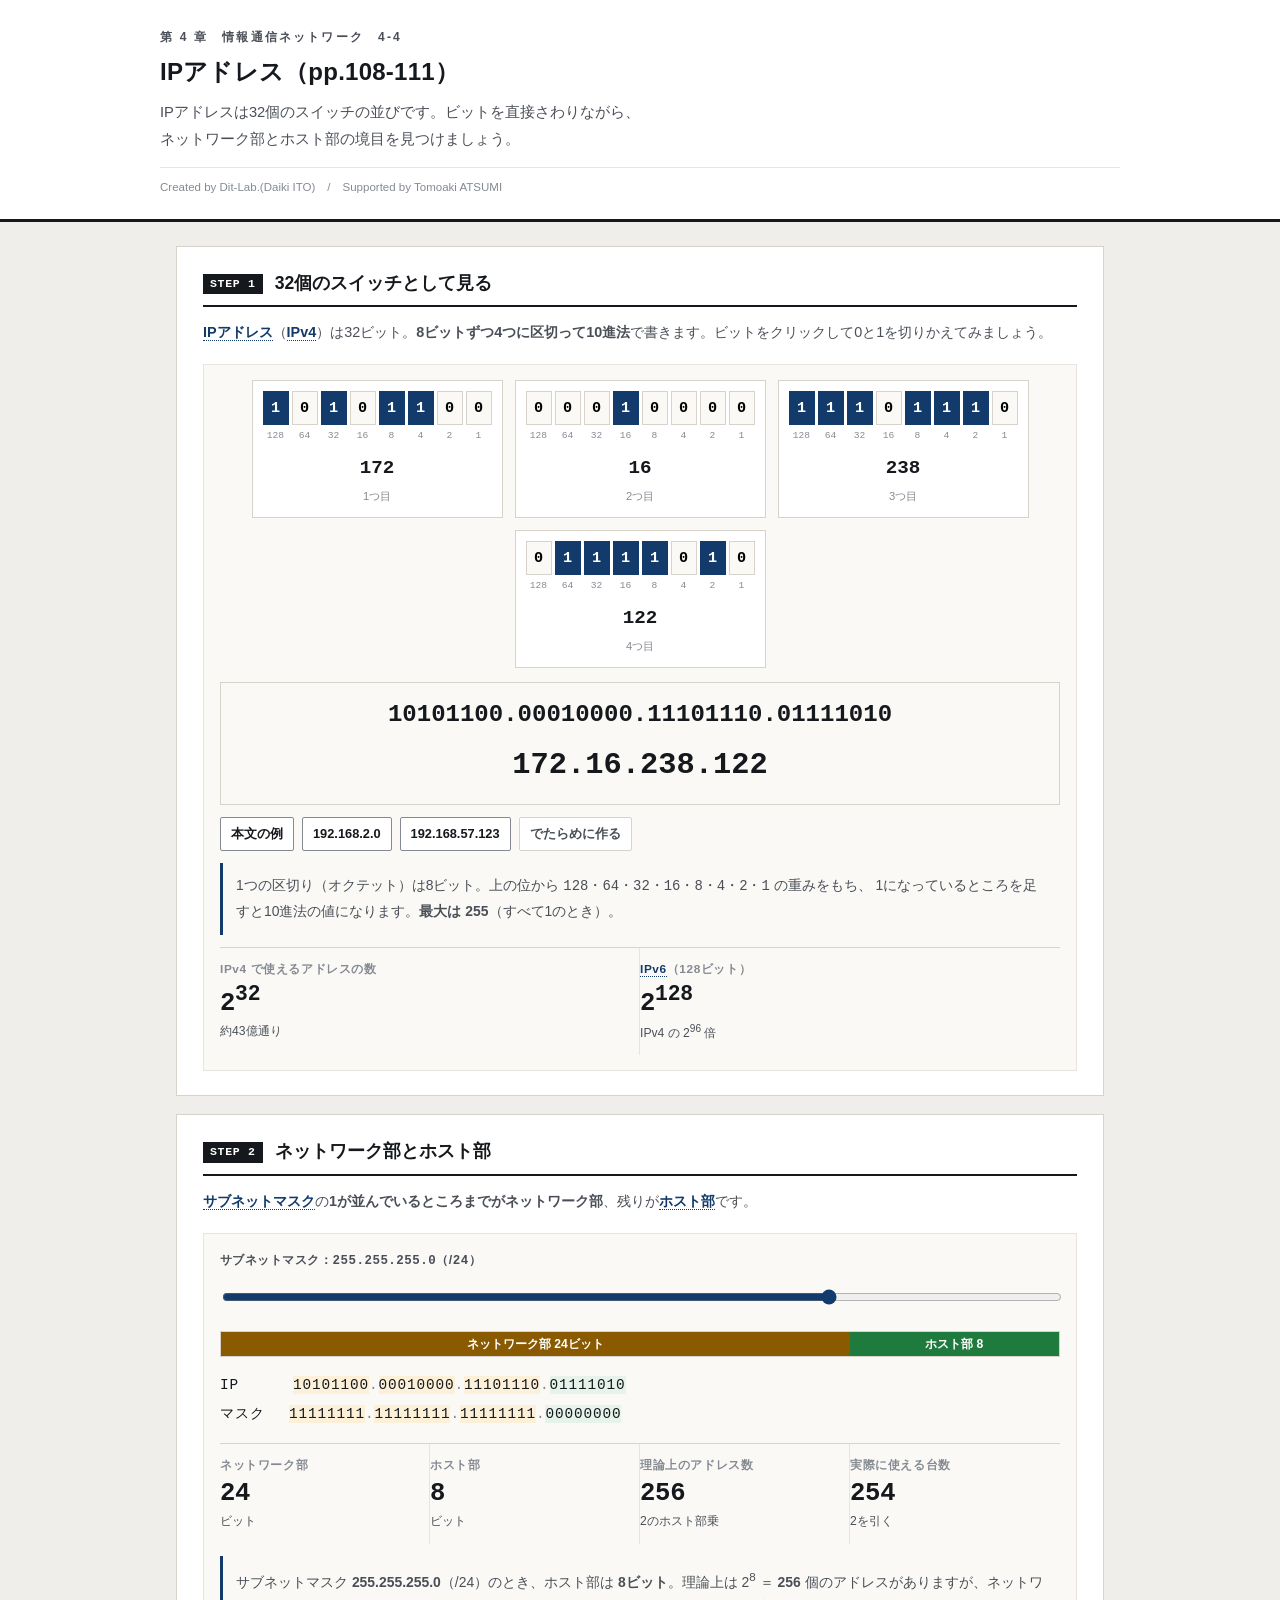
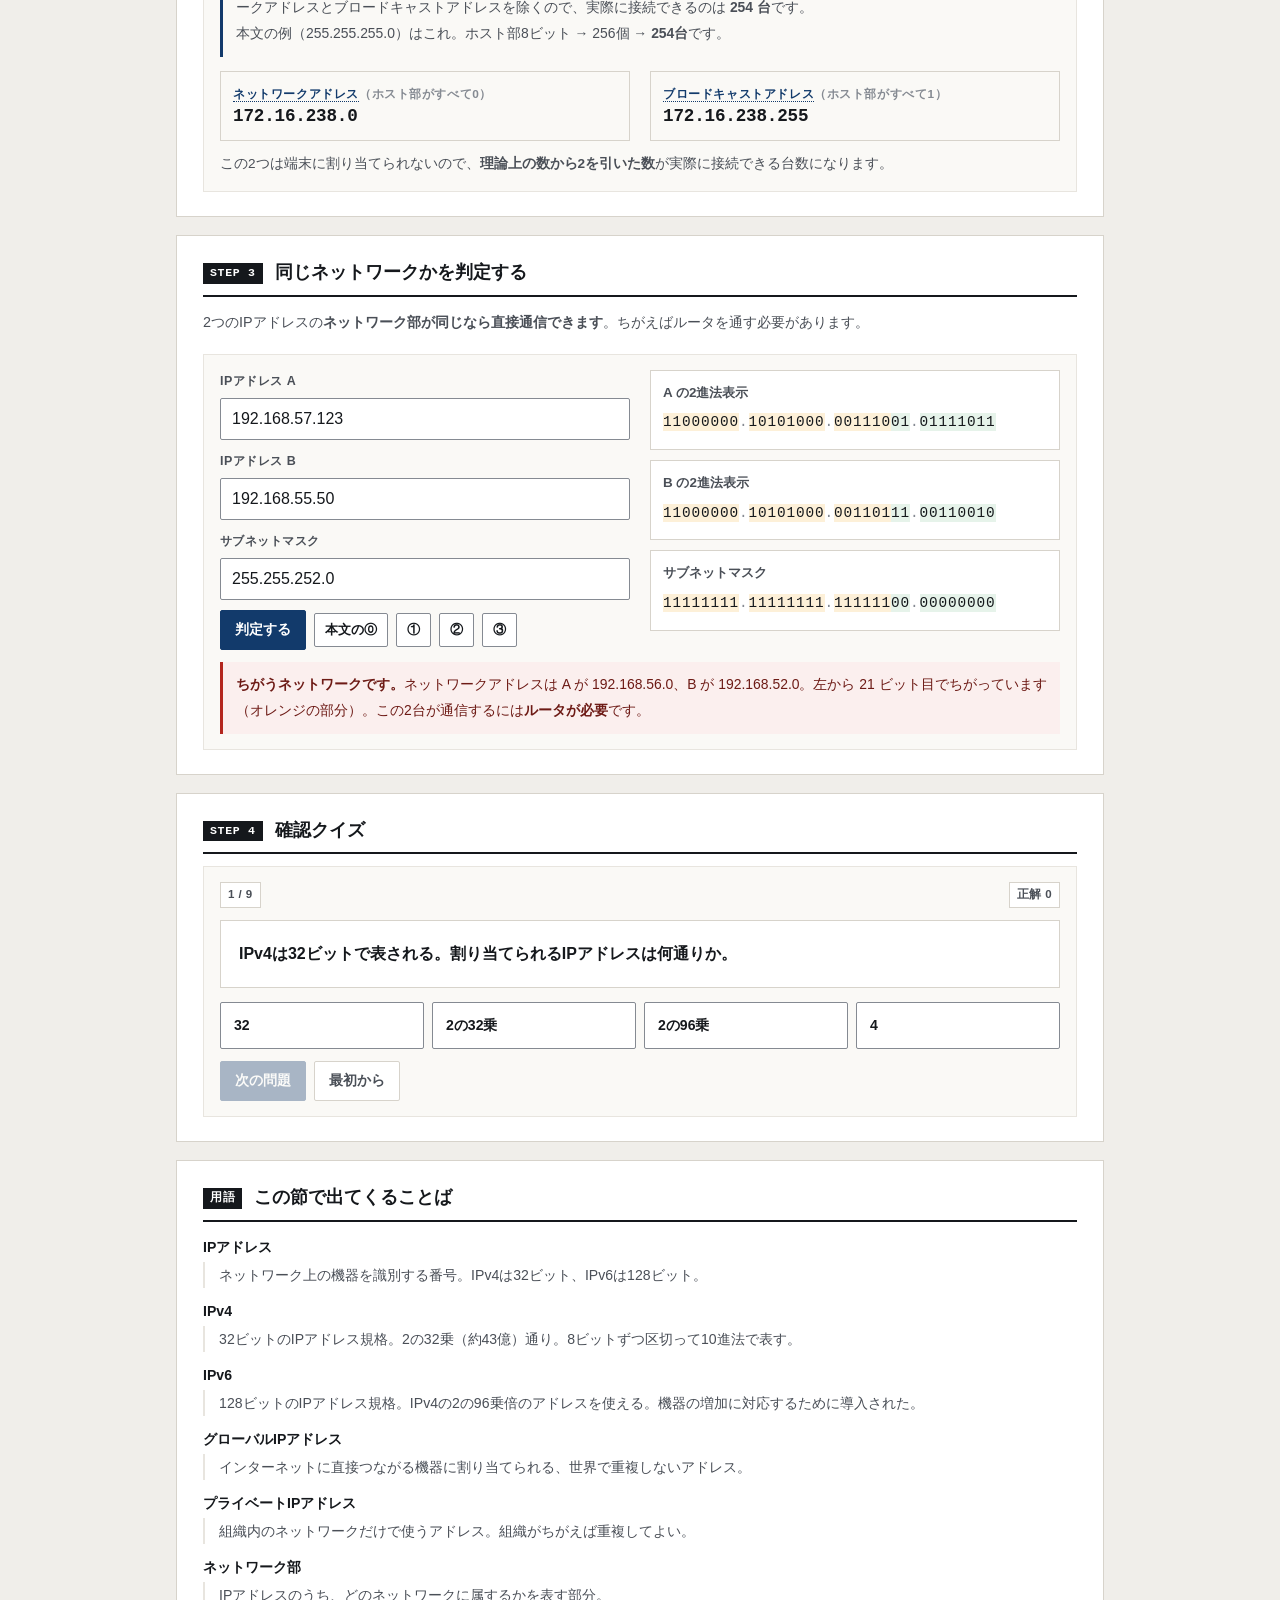
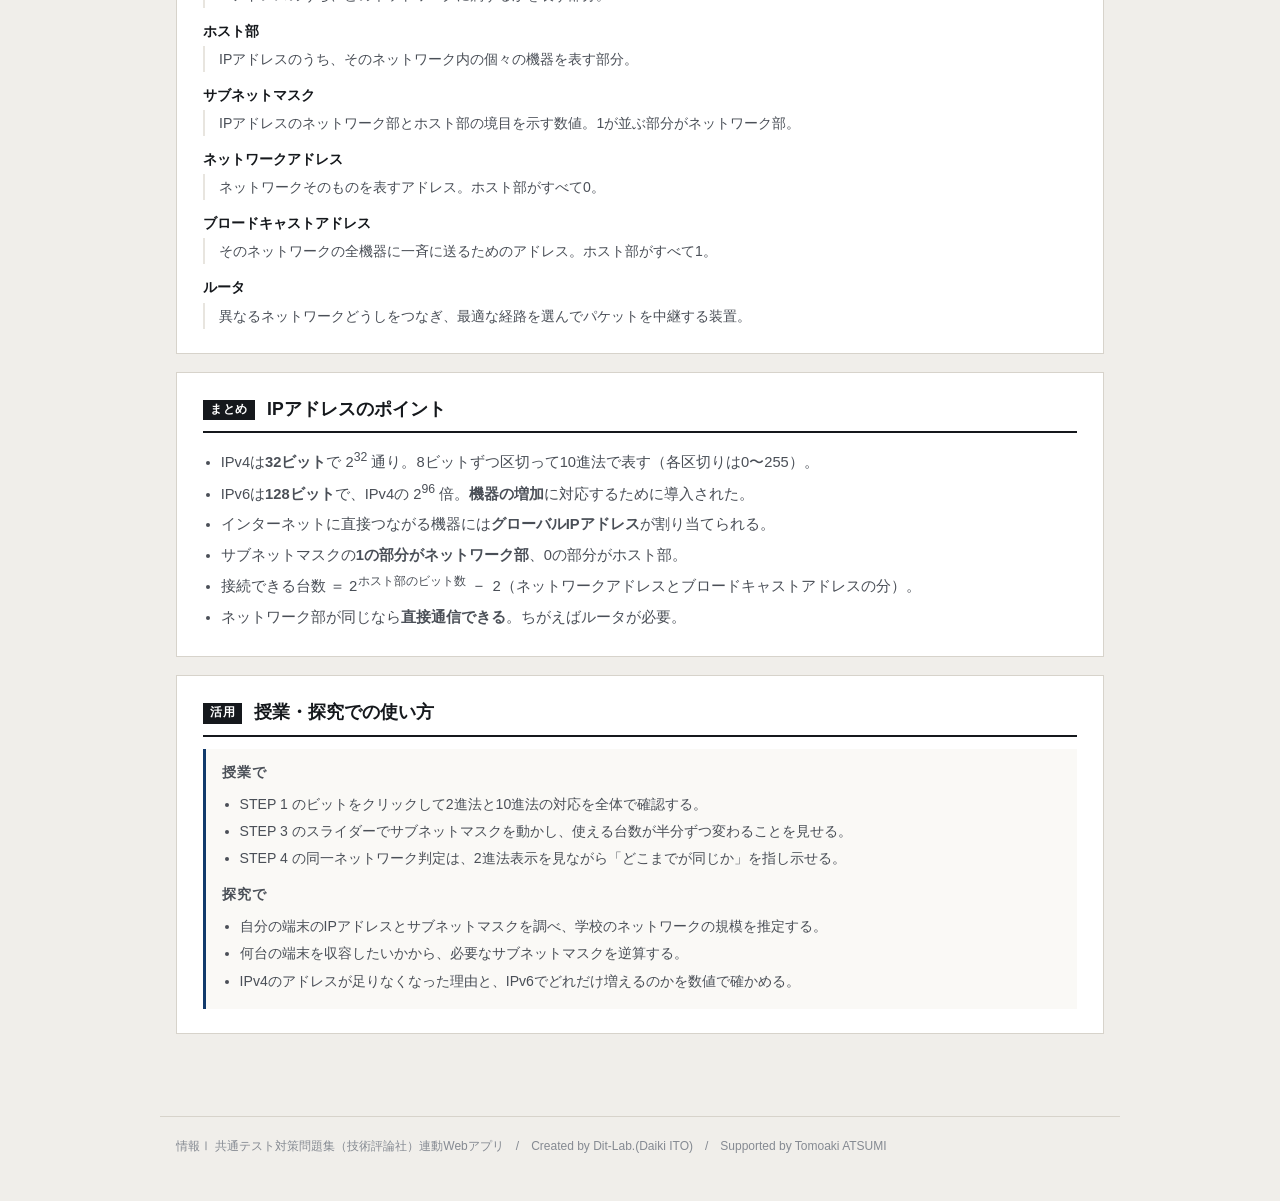
==== index.html @ 40d565dd "feat: Streamlit版を静的Webアプリ化。ビット操作・サブネットマスク・同一ネットワーク判定に対応" ====
<!DOCTYPE html>
<html lang="ja">
<head>
<meta charset="UTF-8">
<meta name="viewport" content="width=device-width, initial-scale=1.0">
<title>IPアドレス｜情報Ⅰ共通テスト対策問題集</title>
<meta name="description" content="IPアドレスは32個のスイッチの並びです。ビットを直接さわりながら、ネットワーク部とホスト部の境目を見つけましょう。">
<link rel="icon" href="data:image/svg+xml,%3Csvg xmlns=%22http://www.w3.org/2000/svg%22 viewBox=%220 0 32 32%22%3E%3Crect width=%2232%22 height=%2232%22 fill=%22%2315181c%22/%3E%3Ctext x=%2216%22 y=%2222%22 font-size=%2218%22 font-family=%22monospace%22 fill=%22%23fff%22 text-anchor=%22middle%22%3E01%3C/text%3E%3C/svg%3E">
<link rel="stylesheet" href="css/style.css">
<link rel="stylesheet" href="css/app.css">
</head>
<body>

<header class="app-header">
  <div class="inner">
    <span class="eyebrow">第 4 章　情報通信ネットワーク　4-4</span>
    <h1>IPアドレス（pp.108-111）</h1>
    <p class="lead">IPアドレスは32個のスイッチの並びです。ビットを直接さわりながら、ネットワーク部とホスト部の境目を見つけましょう。</p>
    <p class="credit">Created by Dit-Lab.(Daiki ITO)　/　Supported by Tomoaki ATSUMI</p>
  </div>
</header>

<main class="wrap">
  <section class="step" id="step1">
    <h2><span class="no">STEP 1</span>32個のスイッチとして見る</h2>
    <p class="desc"><span class="term" data-t="IPアドレス">IPアドレス</span>（<span class="term" data-t="IPv4">IPv4</span>）は32ビット。<strong>8ビットずつ4つに区切って10進法</strong>で書きます。ビットをクリックして0と1を切りかえてみましょう。</p>

    <div class="panel">
      <div class="octets" id="octs"></div>
      <div class="ipline" id="ipLine" style="margin-top:14px"></div>
      <div class="btn-row" style="margin-top:12px">
        <button class="btn sm" data-ip="10101100.00010000.11101110.01111010">本文の例</button>
        <button class="btn sm" data-ip="11000000.10101000.00000010.00000000">192.168.2.0</button>
        <button class="btn sm" data-ip="11000000.10101000.00111001.01111011">192.168.57.123</button>
        <button class="btn sm ghost" id="randIp">でたらめに作る</button>
      </div>
      <div class="note info" style="margin-top:12px">
        1つの区切り（オクテット）は8ビット。上の位から <span class="mono">128・64・32・16・8・4・2・1</span> の重みをもち、
        1になっているところを足すと10進法の値になります。<strong>最大は 255</strong>（すべて1のとき）。
      </div>
      <div class="metrics" style="margin-top:12px">
        <div class="metric"><div class="k">IPv4 で使えるアドレスの数</div><div class="v">2<sup>32</sup></div><div class="s">約43億通り</div></div>
        <div class="metric"><div class="k"><span class="term" data-t="IPv6">IPv6</span>（128ビット）</div><div class="v">2<sup>128</sup></div><div class="s">IPv4 の 2<sup>96</sup> 倍</div></div>
      </div>
    </div>
  </section>

  <section class="step" id="step2">
    <h2><span class="no">STEP 2</span>ネットワーク部とホスト部</h2>
    <p class="desc"><span class="term" data-t="サブネットマスク">サブネットマスク</span>の<strong>1が並んでいるところまでがネットワーク部</strong>、残りが<span class="term" data-t="ホスト部">ホスト部</span>です。</p>

    <div class="panel">
      <label class="fld" for="prefix">サブネットマスク：<span class="mono" id="maskText"></span>（/<span class="mono" id="prefixV">24</span>）</label>
      <input type="range" id="prefix" min="8" max="30" step="1" value="24">
      <div class="maskbar" id="maskBar"></div>

      <div style="margin-top:14px">
        <div class="binrow" id="binIp"></div>
        <div class="binrow" id="binMask"></div>
      </div>

      <div class="metrics" style="margin-top:14px">
        <div class="metric"><div class="k">ネットワーク部</div><div class="v" id="mNet">—</div><div class="s">ビット</div></div>
        <div class="metric"><div class="k">ホスト部</div><div class="v" id="mHost">—</div><div class="s">ビット</div></div>
        <div class="metric"><div class="k">理論上のアドレス数</div><div class="v" id="mTheory">—</div><div class="s">2のホスト部乗</div></div>
        <div class="metric"><div class="k">実際に使える台数</div><div class="v" id="mUsable">—</div><div class="s">2を引く</div></div>
      </div>
      <div class="note" id="maskNote" style="margin-top:12px"></div>

      <div class="grid c2" style="margin-top:14px">
        <div class="metric" style="border:1px solid var(--rule);padding:12px">
          <div class="k"><span class="term" data-t="ネットワークアドレス">ネットワークアドレス</span>（ホスト部がすべて0）</div>
          <div class="v" id="mNetAddr" style="font-size:1.1rem">—</div>
        </div>
        <div class="metric" style="border:1px solid var(--rule);padding:12px">
          <div class="k"><span class="term" data-t="ブロードキャストアドレス">ブロードキャストアドレス</span>（ホスト部がすべて1）</div>
          <div class="v" id="mBcast" style="font-size:1.1rem">—</div>
        </div>
      </div>
      <p class="why" style="margin-top:10px">この2つは端末に割り当てられないので、<strong>理論上の数から2を引いた数</strong>が実際に接続できる台数になります。</p>
    </div>
  </section>

  <section class="step" id="step3">
    <h2><span class="no">STEP 3</span>同じネットワークかを判定する</h2>
    <p class="desc">2つのIPアドレスの<strong>ネットワーク部が同じなら直接通信できます</strong>。ちがえばルータを通す必要があります。</p>
    <div class="panel">
      <div class="grid c2">
        <div>
          <label class="fld" for="ipA">IPアドレス A</label>
          <input type="text" id="ipA" class="mono" value="192.168.57.123">
          <label class="fld" style="margin-top:10px" for="ipB">IPアドレス B</label>
          <input type="text" id="ipB" class="mono" value="192.168.55.50">
          <label class="fld" style="margin-top:10px" for="maskIn">サブネットマスク</label>
          <input type="text" id="maskIn" class="mono" value="255.255.252.0">
          <div class="btn-row" style="margin-top:10px">
            <button class="btn primary" id="judge">判定する</button>
            <button class="btn sm" data-pair="192.168.57.123|192.168.55.50">本文の⓪</button>
            <button class="btn sm" data-pair="192.168.57.123|192.168.56.123">①</button>
            <button class="btn sm" data-pair="192.168.57.123|192.168.57.50">②</button>
            <button class="btn sm" data-pair="192.168.57.123|192.168.57.254">③</button>
          </div>
        </div>
        <div>
          <div class="cmp-ip"><h4>A の2進法表示</h4><div class="binrow" id="binA"></div></div>
          <div class="cmp-ip"><h4>B の2進法表示</h4><div class="binrow" id="binB"></div></div>
          <div class="cmp-ip"><h4>サブネットマスク</h4><div class="binrow" id="binM"></div></div>
        </div>
      </div>
      <div class="note" id="judgeNote" style="margin-top:12px"></div>
    </div>
  </section>

  <section class="step" id="step4">
    <h2><span class="no">STEP 4</span>確認クイズ</h2>
    <div class="panel">
      <div class="qhead">
        <span class="badge" id="qProgress">1 / 1</span>
        <span class="badge">正解 <span class="score" id="qScore">0</span></span>
      </div>
      <div class="card-q"><div class="q-scene" id="qText"></div></div>
      <div class="choice4" id="qChoices"></div>
      <div class="note" id="qFb" hidden style="margin-top:12px"></div>
      <div class="btn-row" style="margin-top:12px">
        <button class="btn primary" id="qNext" disabled>次の問題</button>
        <button class="btn ghost" id="qReset">最初から</button>
      </div>
    </div>
  </section>

  <section class="step" id="glossary">
    <h2><span class="no">用語</span>この節で出てくることば</h2>
    <div id="glossBox"></div>
  </section>

  <section class="step">
    <h2><span class="no">まとめ</span>IPアドレスのポイント</h2>
    <ul style="margin:0;padding-left:1.2em;color:var(--ink-2);font-size:.92rem;line-height:2.05">
      <li>IPv4は<strong>32ビット</strong>で 2<sup>32</sup> 通り。8ビットずつ区切って10進法で表す（各区切りは0〜255）。</li>
      <li>IPv6は<strong>128ビット</strong>で、IPv4の 2<sup>96</sup> 倍。<strong>機器の増加</strong>に対応するために導入された。</li>
      <li>インターネットに直接つながる機器には<strong>グローバルIPアドレス</strong>が割り当てられる。</li>
      <li>サブネットマスクの<strong>1の部分がネットワーク部</strong>、0の部分がホスト部。</li>
      <li>接続できる台数 ＝ <span class="mono">2<sup>ホスト部のビット数</sup> − 2</span>（ネットワークアドレスとブロードキャストアドレスの分）。</li>
      <li>ネットワーク部が同じなら<strong>直接通信できる</strong>。ちがえばルータが必要。</li>
    </ul>
  </section>

  <section class="step">
    <h2><span class="no">活用</span>授業・探究での使い方</h2>
    <div class="use-note">
      <h3>授業で</h3>
      <ul>
        <li>STEP 1 のビットをクリックして2進法と10進法の対応を全体で確認する。</li>
        <li>STEP 3 のスライダーでサブネットマスクを動かし、使える台数が半分ずつ変わることを見せる。</li>
        <li>STEP 4 の同一ネットワーク判定は、2進法表示を見ながら「どこまでが同じか」を指し示せる。</li>
      </ul>
      <h3 style="margin-top:12px">探究で</h3>
      <ul>
        <li>自分の端末のIPアドレスとサブネットマスクを調べ、学校のネットワークの規模を推定する。</li>
        <li>何台の端末を収容したいかから、必要なサブネットマスクを逆算する。</li>
        <li>IPv4のアドレスが足りなくなった理由と、IPv6でどれだけ増えるのかを数値で確かめる。</li>
      </ul>
    </div>
  </section>

</main>

<footer class="app-footer">
  情報Ⅰ 共通テスト対策問題集（技術評論社）連動Webアプリ　/　Created by Dit-Lab.(Daiki ITO)　/　Supported by Tomoaki ATSUMI
</footer>

<script src="js/tools.js"></script>
<script src="js/chart.js"></script>
<script src="js/terms.js"></script>
<script src="js/app.js"></script>
</body>
</html>
---- css/style.css ----
/* =========================================================
   情報Ⅰ 共通テスト対策問題集 — Web アプリ共通スタイル
   紙面（参考書）に寄せた設計。装飾色は使わず、色は意味を持つときだけ。
   ========================================================= */

:root{
  --paper:#ffffff;
  --paper-2:#faf9f6;      /* うすい紙 */
  --bg:#f0eeea;           /* 台紙 */
  --ink:#15181c;
  --ink-2:#4a4f57;
  --ink-3:#858a92;
  --rule:#d7d3cb;         /* 罫線 */
  --rule-2:#e8e5df;
  --accent:#123a6b;       /* 濃紺。主要操作と現在地だけに使う */
  --accent-w:#e9eef6;
  --zero:#c0392b;         /* 左＝0 */
  --one:#1d4ed8;          /* 右＝1 */
  --ok:#1f7a3d;   --ok-bg:#eef6f0;
  --ng:#b3261e;   --ng-bg:#fbefee;
  --warn:#8a5a00; --warn-bg:#fbf5e8;
  --font:"Hiragino Kaku Gothic ProN","Hiragino Sans","Yu Gothic Medium","Yu Gothic",
         "Noto Sans JP",Meiryo,-apple-system,BlinkMacSystemFont,sans-serif;
  --mono:"SFMono-Regular",Menlo,Consolas,"Courier New",monospace;
}

*{box-sizing:border-box}
[hidden]{display:none !important}
html{-webkit-text-size-adjust:100%}
body{
  margin:0; background:var(--bg); color:var(--ink);
  font-family:var(--font); font-size:16px; line-height:1.85;
  font-feature-settings:"palt" 1;
}
h1,h2,h3,h4{line-height:1.45; margin:0; font-weight:700}
p{margin:0 0 .75em} p:last-child{margin-bottom:0}
a{color:var(--accent)}

/* ---------- 標題 ---------- */
.app-header{background:var(--paper); border-bottom:3px solid var(--ink); padding:26px 20px 20px}
.app-header .inner{max-width:960px; margin:0 auto}
.app-header .eyebrow{
  font-size:.75rem; font-weight:700; color:var(--ink-2); letter-spacing:.18em;
  display:block; margin-bottom:7px;
}
.app-header h1{font-size:1.5rem; letter-spacing:.01em}
.app-header .lead{font-size:.92rem; color:var(--ink-2); margin-top:9px; max-width:60ch}
.app-header .credit{
  font-size:.72rem; color:var(--ink-3); margin-top:14px;
  padding-top:9px; border-top:1px solid var(--rule-2);
}

/* ---------- 版面 ---------- */
.wrap{max-width:960px; margin:0 auto; padding:24px 16px 64px}
.step{background:var(--paper); border:1px solid var(--rule); padding:24px 26px; margin-bottom:18px}
.step > h2{
  display:flex; align-items:baseline; gap:12px; font-size:1.1rem;
  padding-bottom:9px; border-bottom:2px solid var(--ink); margin-bottom:12px;
}
.step > h2 .no{
  flex:none; font-family:var(--mono); font-size:.72rem; font-weight:700;
  background:var(--ink); color:var(--paper); padding:2px 7px; letter-spacing:.06em;
  position:relative; top:-2px;
}
.step > .desc{color:var(--ink-2); font-size:.9rem; margin-bottom:18px}
.step[hidden]{display:none}

.grid{display:grid; gap:20px}
.grid > *{min-width:0}          /* 子の中身で列が広がるのを防ぐ */
@media(min-width:800px){ .grid.c2{grid-template-columns:1fr 1fr} }

.panel{border:1px solid var(--rule-2); background:var(--paper-2); padding:15px 16px; min-width:0}
.panel > h3{
  font-size:.8rem; font-weight:700; color:var(--ink-2); letter-spacing:.08em;
  margin-bottom:12px; padding-bottom:6px; border-bottom:1px solid var(--rule);
}

/* ---------- 部品 ---------- */
.btn{
  appearance:none; border:1px solid var(--ink-3); background:var(--paper); color:var(--ink);
  font-family:inherit; font-size:.88rem; font-weight:700; padding:8px 14px;
  border-radius:2px; cursor:pointer; min-height:40px; line-height:1.4;
  transition:background .12s, border-color .12s, color .12s;
}
.btn:hover:not(:disabled){background:var(--accent-w); border-color:var(--accent); color:var(--accent)}
.btn:disabled{opacity:.35; cursor:not-allowed}
.btn.primary{background:var(--accent); color:var(--paper); border-color:var(--accent)}
.btn.primary:hover:not(:disabled){background:#0d2c53; color:var(--paper)}
.btn.ghost{border-color:var(--rule); color:var(--ink-2)}
.btn.sm{font-size:.8rem; padding:5px 10px; min-height:34px}
.btn-row{display:flex; flex-wrap:wrap; gap:8px; align-items:center}

/* タブ（見出し下線式） */
.seg{display:flex; gap:0; border-bottom:1px solid var(--rule)}
.seg button{
  appearance:none; border:0; background:transparent; font-family:inherit; font-size:.88rem;
  font-weight:700; color:var(--ink-3); padding:9px 4px; margin-right:26px; cursor:pointer;
  border-bottom:3px solid transparent; margin-bottom:-1px; min-height:40px;
}
.seg button:hover{color:var(--ink-2)}
.seg button[aria-pressed="true"]{color:var(--ink); border-bottom-color:var(--accent)}

label.fld{display:block; font-size:.78rem; font-weight:700; color:var(--ink-2); margin-bottom:5px; letter-spacing:.04em}
input[type=text], textarea, input[type=number]{
  width:100%; font-family:inherit; font-size:1rem; color:var(--ink);
  border:1px solid var(--ink-3); border-radius:2px; padding:9px 11px;
  background:var(--paper); min-height:42px;
}
input:focus, textarea:focus{outline:2px solid var(--accent); outline-offset:-1px; border-color:var(--accent)}
.btn:focus-visible, .seg button:focus-visible, .node-card:focus-visible{outline:2px solid var(--accent); outline-offset:2px}
textarea{resize:vertical; line-height:1.7}
.mono{font-family:var(--mono)}

table.tbl{width:100%; border-collapse:collapse; font-size:.89rem}
table.tbl th, table.tbl td{border-bottom:1px solid var(--rule-2); padding:7px 10px; text-align:right}
table.tbl th:first-child, table.tbl td:first-child{text-align:left}
table.tbl thead th{border-bottom:1.5px solid var(--ink); font-size:.76rem; color:var(--ink-2); font-weight:700; white-space:nowrap}
.tbl-scroll{overflow-x:auto; -webkit-overflow-scrolling:touch; max-width:100%}

.note{padding:10px 13px; font-size:.87rem; border-left:3px solid var(--ink-3); background:var(--paper-2)}
.note.ok{background:var(--ok-bg); border-left-color:var(--ok); color:#123f22}
.note.ng{background:var(--ng-bg); border-left-color:var(--ng); color:#6d1a15}
.note.info{background:var(--paper-2); border-left-color:var(--accent); color:var(--ink-2)}
.note.warn{background:var(--warn-bg); border-left-color:var(--warn); color:#5c3d00}
.note[hidden]{display:none}

.badge{
  display:inline-block; font-size:.72rem; font-weight:700; padding:1px 7px;
  border:1px solid var(--rule); color:var(--ink-2); background:var(--paper); letter-spacing:.04em;
}

/* 数値は罫線で仕切るだけ。カードにしない */
.metrics{display:flex; flex-wrap:wrap; gap:0; border-top:1px solid var(--rule)}
.metric{flex:1 1 130px; padding:11px 14px 11px 0; border-right:1px solid var(--rule-2)}
.metric:last-child{border-right:0}
.metric .k{font-size:.74rem; color:var(--ink-3); font-weight:700; letter-spacing:.05em}
.metric .v{font-size:1.6rem; font-weight:700; line-height:1.3; font-family:var(--mono); letter-spacing:-.01em}
.metric .s{font-size:.76rem; color:var(--ink-2)}

.bit0{color:var(--zero); font-weight:700}
.bit1{color:var(--one); font-weight:700}

.app-footer{
  max-width:960px; margin:0 auto; padding:18px 16px 44px; color:var(--ink-3);
  font-size:.75rem; border-top:1px solid var(--rule);
}
.sr-only{position:absolute;width:1px;height:1px;overflow:hidden;clip:rect(0 0 0 0);white-space:nowrap}

@media(max-width:640px){
  body{font-size:15px}
  .app-header{padding:20px 16px 16px}
  .app-header h1{font-size:1.16rem}
  .wrap{padding:16px 12px 52px}
  .step{padding:18px 15px}
  .seg button{margin-right:18px; font-size:.84rem}
  .metric{flex-basis:50%; border-right:0}
}
@media (prefers-reduced-motion:reduce){ *{animation:none!important; transition:none!important} }

/* ---------- 自分のデータ・共有・印刷 ---------- */
.toolbar{display:flex; flex-wrap:wrap; gap:8px; align-items:center; margin-top:12px;
  padding-top:12px; border-top:1px solid var(--rule-2)}
.toolbar .hint{font-size:.78rem; color:var(--ink-3)}
.paste-area{width:100%; min-height:110px; font-family:var(--mono); font-size:.86rem}
.use-note{background:var(--paper-2); border-left:3px solid var(--accent); padding:14px 16px; font-size:.88rem}
.use-note h3{font-size:.86rem; letter-spacing:.06em; margin-bottom:8px; color:var(--ink-2)}
.use-note ol, .use-note ul{margin:0; padding-left:1.25em; line-height:1.95; color:var(--ink-2)}

@media print{
  body{background:#fff}
  .app-header{border-bottom:2px solid #000}
  .step{border:1px solid #bbb; break-inside:avoid; page-break-inside:avoid; margin-bottom:12px}
  .btn, .seg, .toolbar, input[type=range]{display:none !important}
  .note{border-left-width:2px}
  a[href]:after{content:""}
}

/* ---------- 入力グリッド ---------- */
.dg-scroll{overflow:auto; -webkit-overflow-scrolling:touch; border:1px solid var(--rule); background:var(--paper); max-height:420px}
table.dg{border-collapse:collapse; font-family:var(--mono); font-size:.9rem; min-width:100%}
table.dg th, table.dg td{border:1px solid var(--rule-2); padding:0}
table.dg thead th{background:var(--paper-2); position:sticky; top:0; z-index:2}
table.dg .dg-n{background:var(--paper-2); color:var(--ink-3); font-size:.76rem; font-weight:400;
  text-align:center; min-width:34px; padding:0 4px; position:sticky; left:0; z-index:1}
table.dg .dg-corner{background:var(--paper-2); min-width:34px; position:sticky; left:0; z-index:3}
table.dg .dg-act{background:var(--paper-2); width:34px}
.dg-h, .dg-c{width:100%; min-width:96px; border:0; background:transparent; font-family:inherit;
  font-size:.9rem; padding:8px 9px; color:var(--ink); min-height:38px}
.dg-h{font-weight:700; font-family:var(--font); font-size:.82rem; color:var(--ink-2)}
.dg-c.num{text-align:right}
.dg-c:focus, .dg-h:focus{outline:2px solid var(--accent); outline-offset:-2px; background:var(--accent-w)}
.dg-del{border:0; background:transparent; color:var(--ink-3); cursor:pointer; width:32px; height:34px; font-size:1rem}
.dg-del:hover{color:var(--ng)}
.dg-tools{display:flex; flex-wrap:wrap; gap:8px; align-items:center; margin-top:10px}
.dg-hint{font-size:.76rem; color:var(--ink-3)}

/* ---------- ファイル読み込み ---------- */
.filebox{display:flex; flex-wrap:wrap; gap:10px; align-items:center; padding:12px;
  border:1px dashed var(--rule); background:var(--paper-2)}
.filebox input[type=file]{font-size:.85rem; font-family:inherit; max-width:100%}
.filebox .sel{max-width:220px}
.filelabel{display:inline-flex; align-items:center; gap:6px; font-size:.85rem; font-weight:700;
  border:1px solid var(--ink-3); background:var(--paper); padding:8px 14px; border-radius:2px; cursor:pointer; min-height:40px}
.filelabel:hover{border-color:var(--accent); color:var(--accent); background:var(--accent-w)}
.filelabel input{display:none}

/* ---------- 用語解説 ---------- */
.term{position:relative; border-bottom:1.5px dotted var(--accent); cursor:help; color:var(--accent); font-weight:700}
.term .term-pop{display:none; position:absolute; left:0; top:1.7em; z-index:50; width:min(300px,78vw);
  background:var(--paper); border:1px solid var(--ink-3); box-shadow:0 6px 20px rgba(0,0,0,.14);
  padding:10px 12px; font-size:.82rem; font-weight:400; color:var(--ink-2); line-height:1.75;
  border-left:3px solid var(--accent); cursor:auto; text-align:left}
.term .term-pop b{display:block; color:var(--ink); font-size:.86rem; margin-bottom:3px}
.term.open .term-pop{display:block}
dl.gloss{margin:0; font-size:.88rem}
dl.gloss dt{font-weight:700; color:var(--ink); margin-top:10px}
dl.gloss dt:first-child{margin-top:0}
dl.gloss dd{margin:2px 0 0; color:var(--ink-2); line-height:1.85; padding-left:1em; border-left:2px solid var(--rule-2)}
@media print{ .term{border-bottom:0; color:inherit} .term .term-pop{display:none !important} }

/* ---------- スマホ・タブレット ---------- */
@media (max-width:1024px){
  /* iOS で入力時に画面が勝手に拡大するのを防ぐ（16px 未満だとズームする） */
  input[type=text], input[type=number], textarea, select, .dg-c, .dg-h{ font-size:16px }
  .dg-c, .dg-h{ min-width:110px }
}
@media (max-width:820px){
  .grid.c2{grid-template-columns:1fr}
  .dg-scroll{max-height:340px}
  .filebox{flex-direction:column; align-items:stretch}
  .filebox .sel{max-width:100%}
  .term .term-pop{left:auto; right:0; width:min(280px,86vw)}
}
@media (max-width:480px){
  .step > h2{font-size:1rem; flex-wrap:wrap}
  .metrics{gap:0}
  .metric{flex-basis:50%; padding-right:10px}
  .metric .v{font-size:1.3rem}
  .btn{padding:8px 12px}
  .dg-tools{gap:6px}
  .dg-hint{width:100%}
}
/* タッチ操作でのスクロールを滑らかに */
.tbl-scroll, .dg-scroll, .tree-box{ -webkit-overflow-scrolling:touch; overscroll-behavior-x:contain }
---- css/app.css ----
.qhead{display:flex; justify-content:space-between; align-items:center; margin-bottom:12px}
.card-q{border:1px solid var(--rule); background:var(--paper); padding:18px; margin-bottom:14px}
.q-scene{font-size:1rem; font-weight:700; line-height:1.9}
.choice4{display:grid; gap:8px; grid-template-columns:repeat(auto-fit,minmax(160px,1fr))}
.choice4 .btn{text-align:left; line-height:1.65; padding:11px 13px}
.choice4 .btn.correct{background:var(--ok-bg); border-color:var(--ok); color:var(--ok)}
.choice4 .btn.wrong{background:var(--ng-bg); border-color:var(--ng); color:var(--ng)}
.choice4.locked{pointer-events:none}
.sel{width:100%; font-family:inherit; font-size:.95rem; padding:9px 11px; min-height:42px;
  border:1px solid var(--ink-3); border-radius:2px; background:var(--paper); color:var(--ink)}
input[type=range]{width:100%; accent-color:var(--accent); height:34px}
.why{font-size:.85rem; color:var(--ink-2); line-height:1.85}
.eqbox{font-family:var(--mono); font-size:1.02rem; font-weight:700; text-align:center; padding:14px;
  border:1px solid var(--rule); background:var(--paper-2); line-height:1.8}
.blankin{border:1.5px solid var(--accent); background:#fff; padding:6px 8px; text-align:center;
  font-family:var(--mono); min-height:38px; font-size:.95rem; max-width:120px}
.blankin.ok{border-color:var(--ok); background:var(--ok-bg)}
.blankin.ng{border-color:var(--ng); background:var(--ng-bg)}
table.tbl td .blankin{width:100%; max-width:none}
.octets{display:flex; flex-wrap:wrap; gap:12px; justify-content:center}
.oct{border:1px solid var(--rule); background:var(--paper); padding:10px}
.oct .bits{display:flex; gap:3px}
.oct .b{width:26px; height:34px; border:1px solid var(--rule); background:var(--paper-2); font-family:var(--mono);
  font-weight:700; font-size:.95rem; cursor:pointer; padding:0}
.oct .b.on{background:var(--accent); color:#fff; border-color:var(--accent)}
.oct .b.net{box-shadow:inset 0 -4px 0 #8a5a00}
.oct .b.host{box-shadow:inset 0 -4px 0 #1f7a3d}
.oct .w{display:flex; gap:3px; margin-top:2px}
.oct .w span{width:26px; text-align:center; font-size:.6rem; color:var(--ink-3); font-family:var(--mono)}
.oct .dec{text-align:center; font-family:var(--mono); font-size:1.2rem; font-weight:700; margin-top:6px}
.oct .lbl{text-align:center; font-size:.7rem; color:var(--ink-3)}
.ipline{font-family:var(--mono); font-size:1.5rem; font-weight:700; text-align:center; padding:10px;
  border:1px solid var(--rule); background:var(--paper-2); word-break:break-all}
.maskbar{display:flex; height:26px; border:1px solid var(--rule); overflow:hidden; margin-top:8px}
.maskbar .net{background:#8a5a00}
.maskbar .host{background:#1f7a3d}
.maskbar span{display:flex; align-items:center; justify-content:center; color:#fff; font-size:.76rem; font-weight:700}
.binrow{font-family:var(--mono); font-size:.9rem; letter-spacing:.06em; word-break:break-all; line-height:2}
.binrow .np{background:#fdf0d8; padding:1px 0}
.binrow .hp{background:#e6f3ea; padding:1px 0}
.cmp-ip{border:1px solid var(--rule); background:var(--paper); padding:12px; margin-bottom:10px}
.cmp-ip h4{font-size:.84rem; margin-bottom:6px; color:var(--ink-2)}
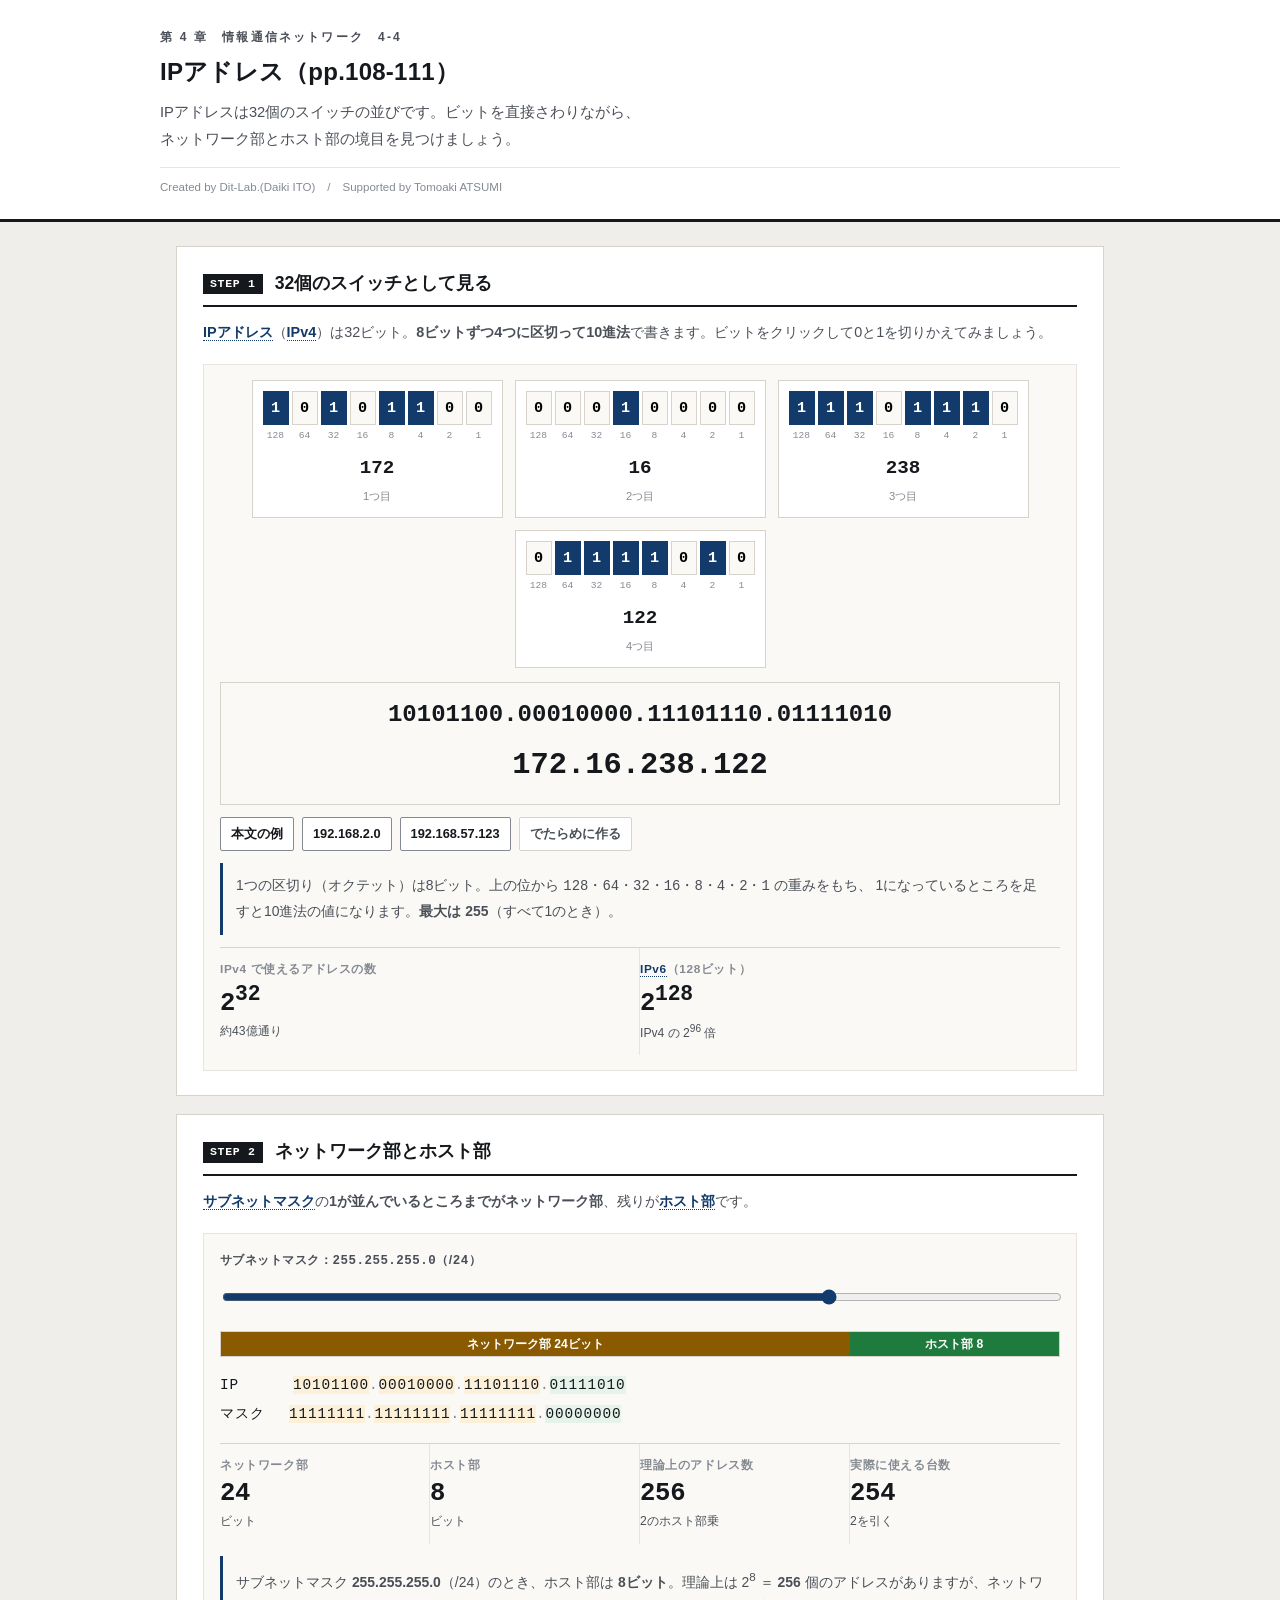
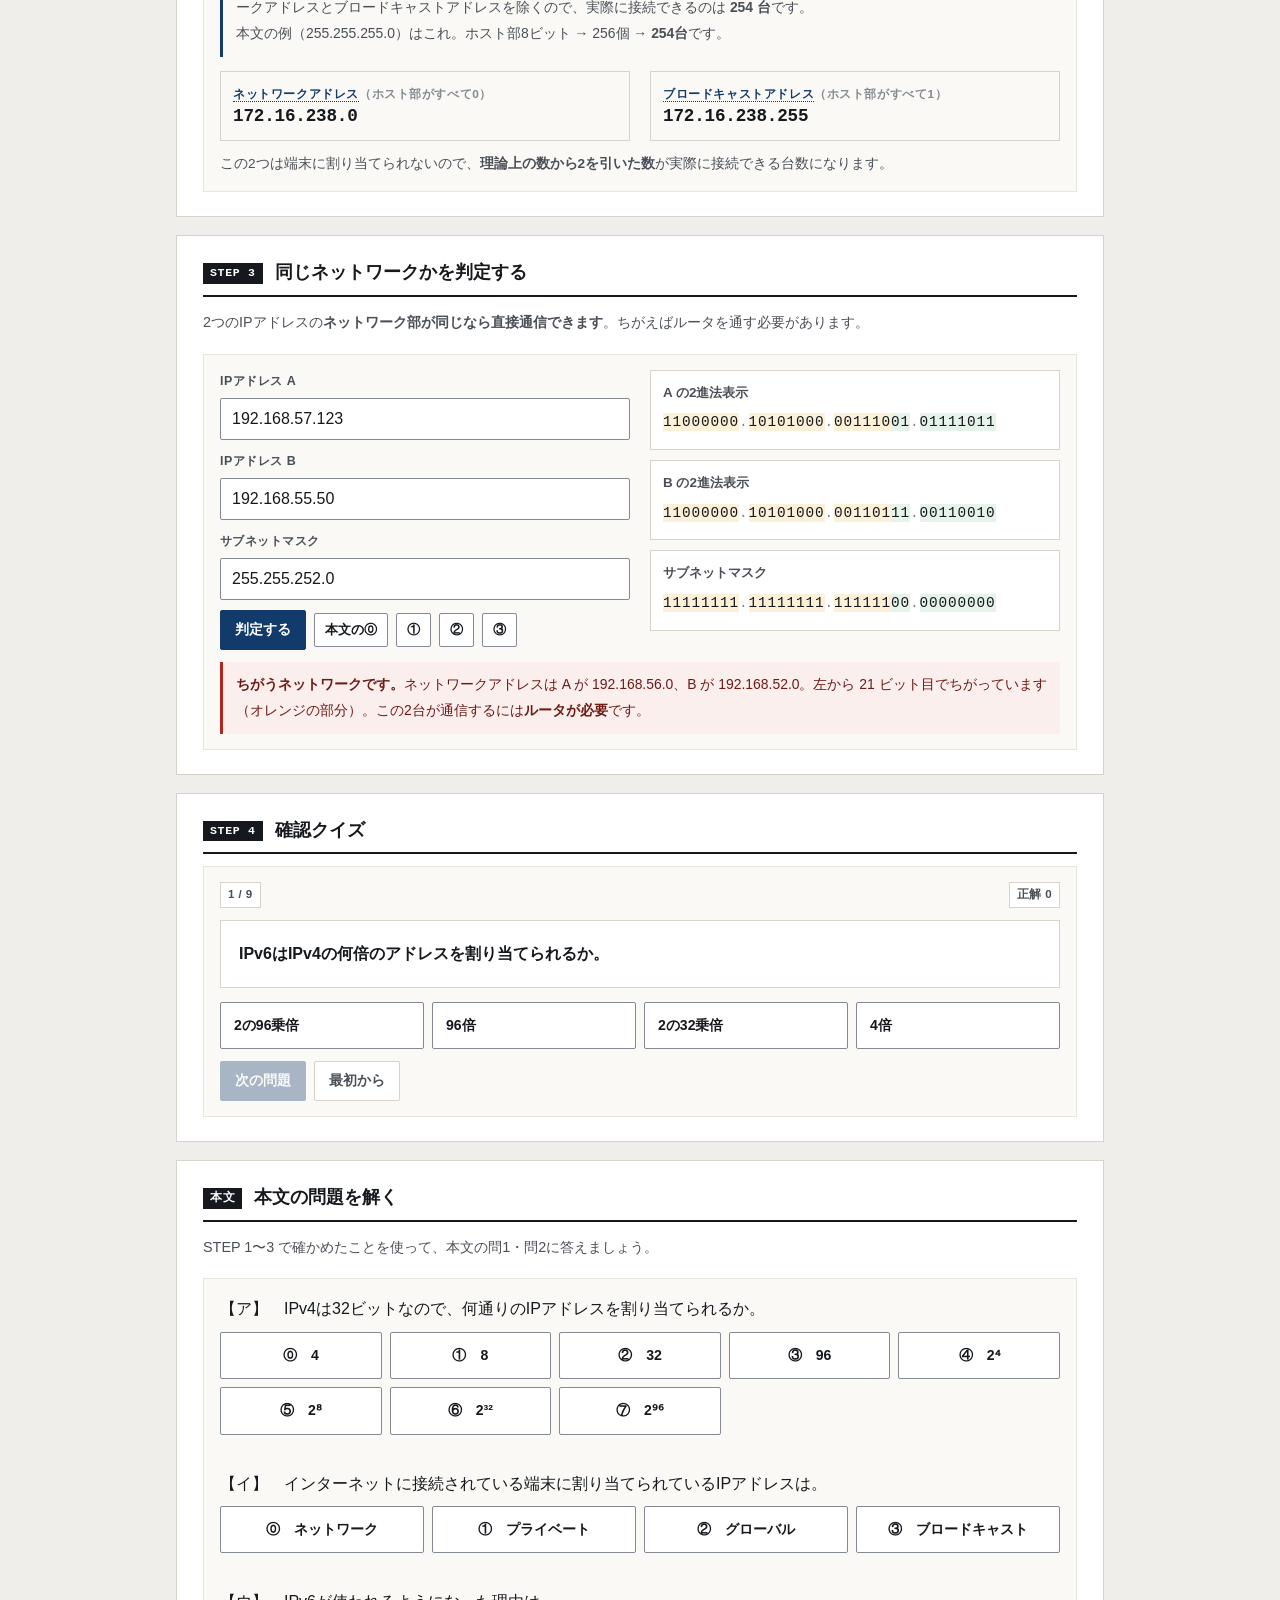
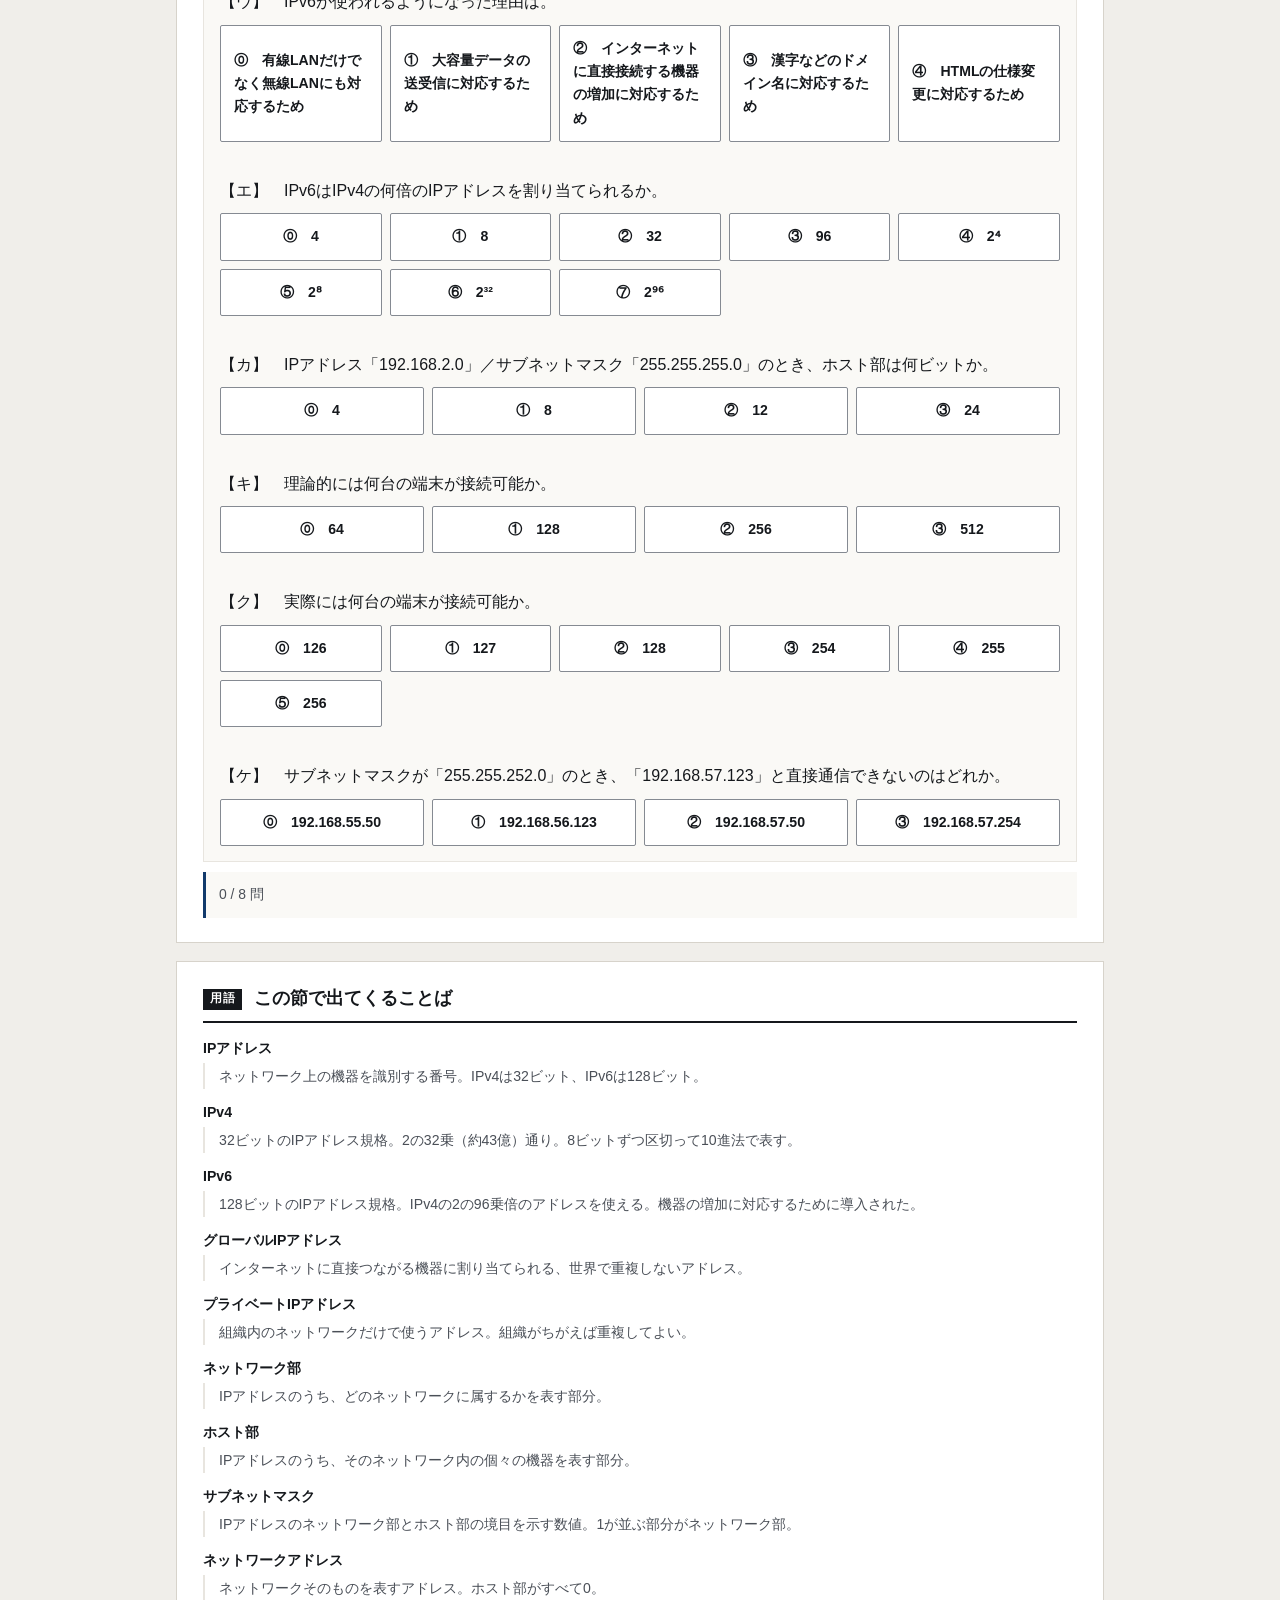
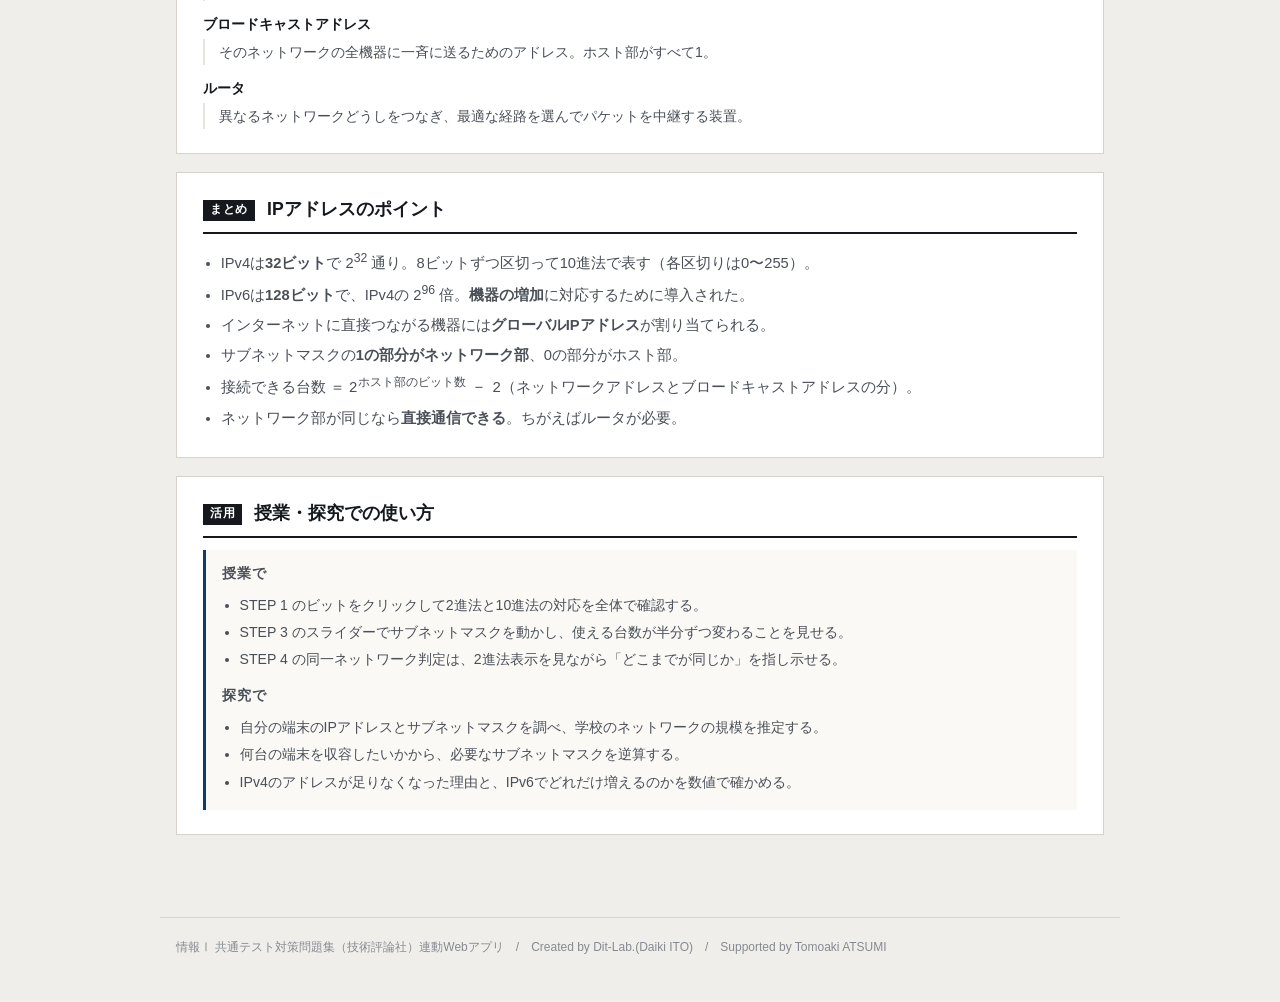
==== commit 6b14f62d: "feat: 本文の問題（空欄と解答群）をアプリ内で解けるセクションを追加。本文の答えと解説を明示" ====
--- a/index.html
+++ b/index.html
@@ -6,8 +6,8 @@
 <title>IPアドレス｜情報Ⅰ共通テスト対策問題集</title>
 <meta name="description" content="IPアドレスは32個のスイッチの並びです。ビットを直接さわりながら、ネットワーク部とホスト部の境目を見つけましょう。">
 <link rel="icon" href="data:image/svg+xml,%3Csvg xmlns=%22http://www.w3.org/2000/svg%22 viewBox=%220 0 32 32%22%3E%3Crect width=%2232%22 height=%2232%22 fill=%22%2315181c%22/%3E%3Ctext x=%2216%22 y=%2222%22 font-size=%2218%22 font-family=%22monospace%22 fill=%22%23fff%22 text-anchor=%22middle%22%3E01%3C/text%3E%3C/svg%3E">
-<link rel="stylesheet" href="css/style.css">
-<link rel="stylesheet" href="css/app.css">
+<link rel="stylesheet" href="css/style.css?v=239696b1">
+<link rel="stylesheet" href="css/app.css?v=6a474ee1">
 </head>
 <body>
 
@@ -128,6 +128,13 @@
     </div>
   </section>
 
+  <section class="step" id="stepBook">
+    <h2><span class="no">本文</span>本文の問題を解く</h2>
+    <p class="desc">STEP 1〜3 で確かめたことを使って、本文の問1・問2に答えましょう。</p>
+    <div class="panel" id="bookBox"></div>
+    <div class="note" id="bookNote" style="margin-top:10px"></div>
+  </section>
+
   <section class="step" id="glossary">
     <h2><span class="no">用語</span>この節で出てくることば</h2>
     <div id="glossBox"></div>
@@ -169,9 +176,10 @@
   情報Ⅰ 共通テスト対策問題集（技術評論社）連動Webアプリ　/　Created by Dit-Lab.(Daiki ITO)　/　Supported by Tomoaki ATSUMI
 </footer>
 
-<script src="js/tools.js"></script>
-<script src="js/chart.js"></script>
-<script src="js/terms.js"></script>
-<script src="js/app.js"></script>
+<script src="js/tools.js?v=c07db610"></script>
+<script src="js/chart.js?v=fb6e3be1"></script>
+<script src="js/terms.js?v=92038844"></script>
+<script src="js/quiz.js?v=5d6779cc"></script>
+<script src="js/app.js?v=03f754db"></script>
 </body>
 </html>
--- a/css/style.css
+++ b/css/style.css
@@ -242,3 +242,28 @@
 }
 /* タッチ操作でのスクロールを滑らかに */
 .tbl-scroll, .dg-scroll, .tree-box{ -webkit-overflow-scrolling:touch; overscroll-behavior-x:contain }
+
+/* 幅指定つきの入力欄がスマートフォンではみ出さないようにする */
+input[type=text], input[type=number], input[type=search], textarea, select{ max-width:100% }
+.btn-row > label{ min-width:0; max-width:100% }
+.btn-row > label input, .btn-row > label select{ max-width:100% }
+
+/* 共通：○×判定・並べかえ（quiz.js 用） */
+.abcde{border:1px solid var(--rule); border-radius:3px; overflow:hidden}
+.abcde > div{border-top:1px solid var(--rule); padding:10px 12px}
+.abcde > div:first-child{border-top:0}
+.abcde .st{display:flex; gap:10px; align-items:flex-start; flex-wrap:wrap}
+.abcde .st .k{font-weight:700; font-family:var(--mono); min-width:1.4em}
+.abcde .st .t{flex:1; min-width:12em}
+.abcde .jb{display:flex; gap:6px}
+.abcde .jb .btn{min-width:3.4em; padding:6px 10px; text-align:center}
+.prep{display:grid; grid-template-columns:repeat(auto-fit,minmax(150px,1fr)); gap:10px; margin-top:10px}
+.prep .slot{border:1px dashed var(--ink-3); border-radius:3px; padding:10px; min-height:92px; background:var(--paper)}
+.prep .slot.filled{border-style:solid}
+.prep .slot .tag{font:700 .74rem/1.4 var(--mono); color:var(--accent); display:block; margin-bottom:6px}
+.prep .slot .txt{font-size:.86rem; line-height:1.7}
+.cards{display:flex; flex-wrap:wrap; gap:8px; margin-top:10px}
+.cards .c{border:1px solid var(--ink-3); border-radius:3px; padding:9px 12px; background:var(--paper);
+  cursor:pointer; font-size:.88rem; max-width:100%; text-align:left; font-family:inherit; color:var(--ink)}
+.cards .c:hover{background:var(--warn-bg)}
+.cards .c.used{opacity:.35; pointer-events:none}
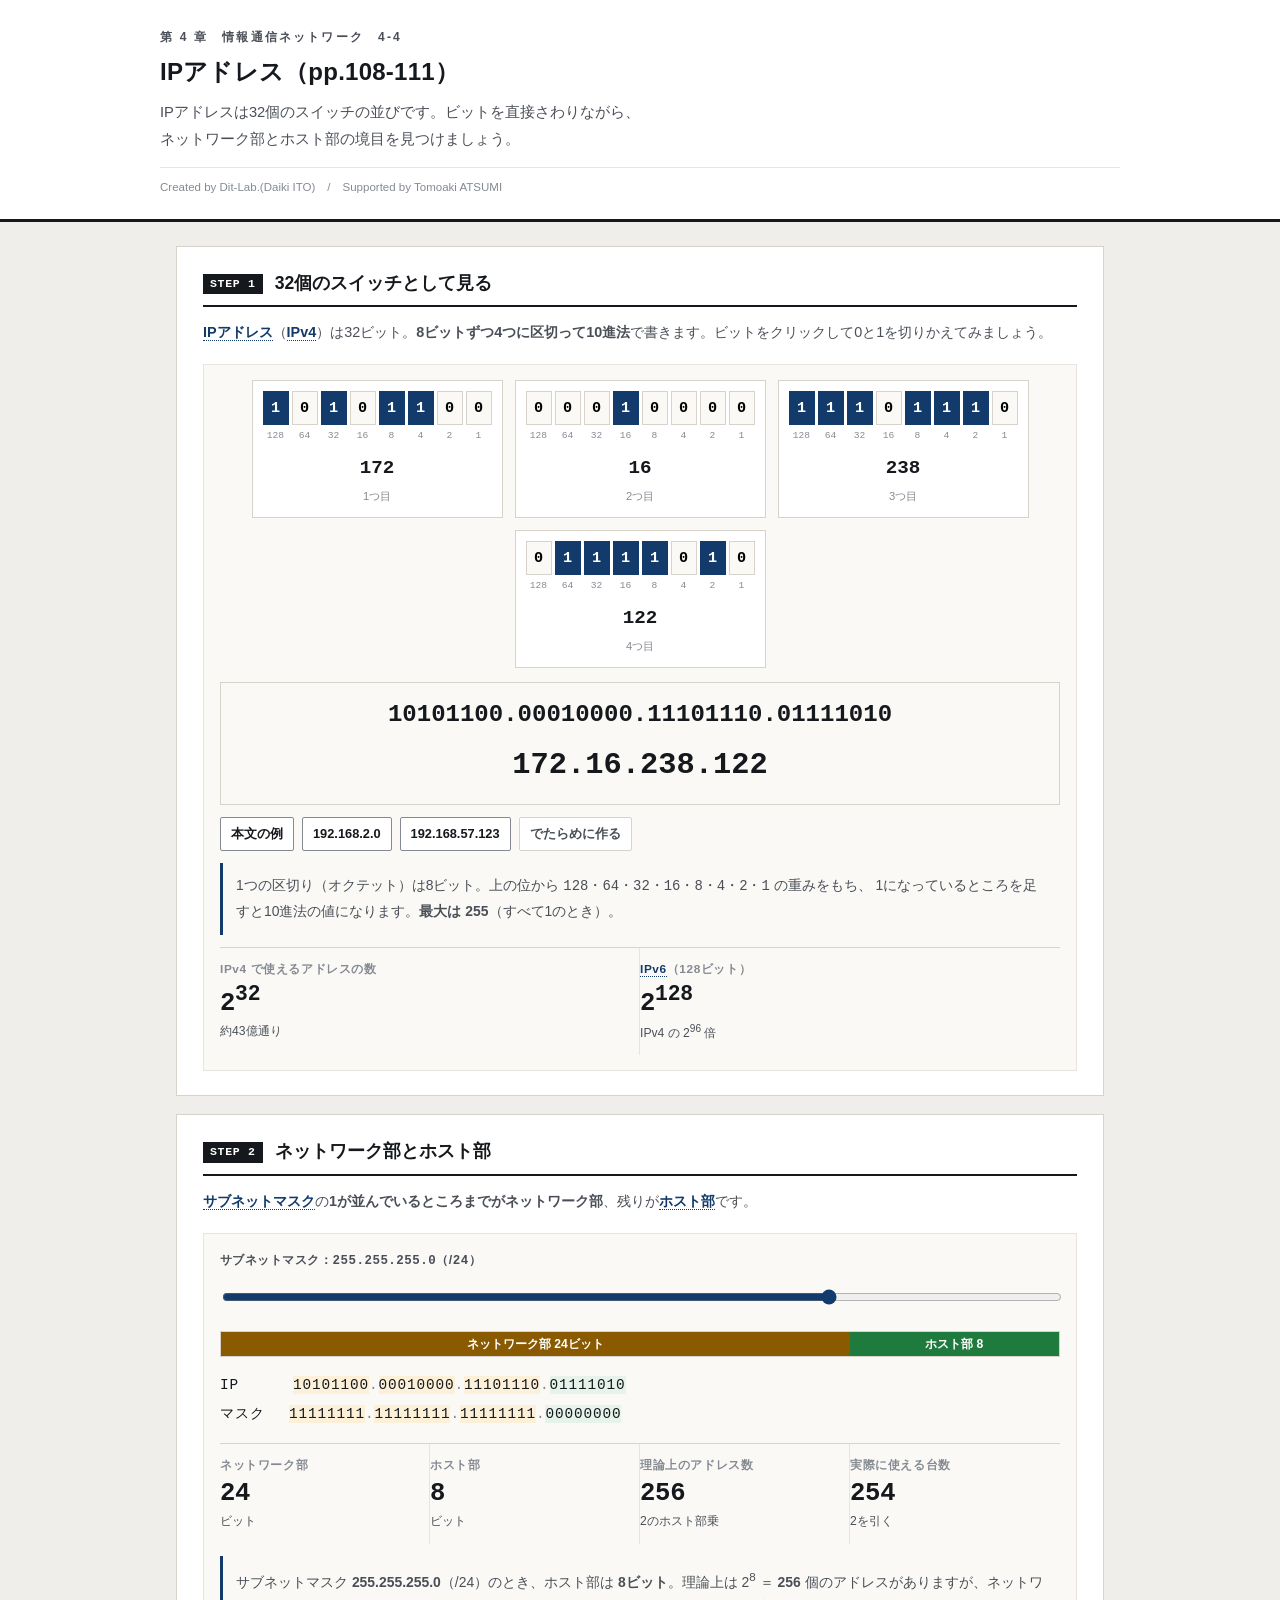
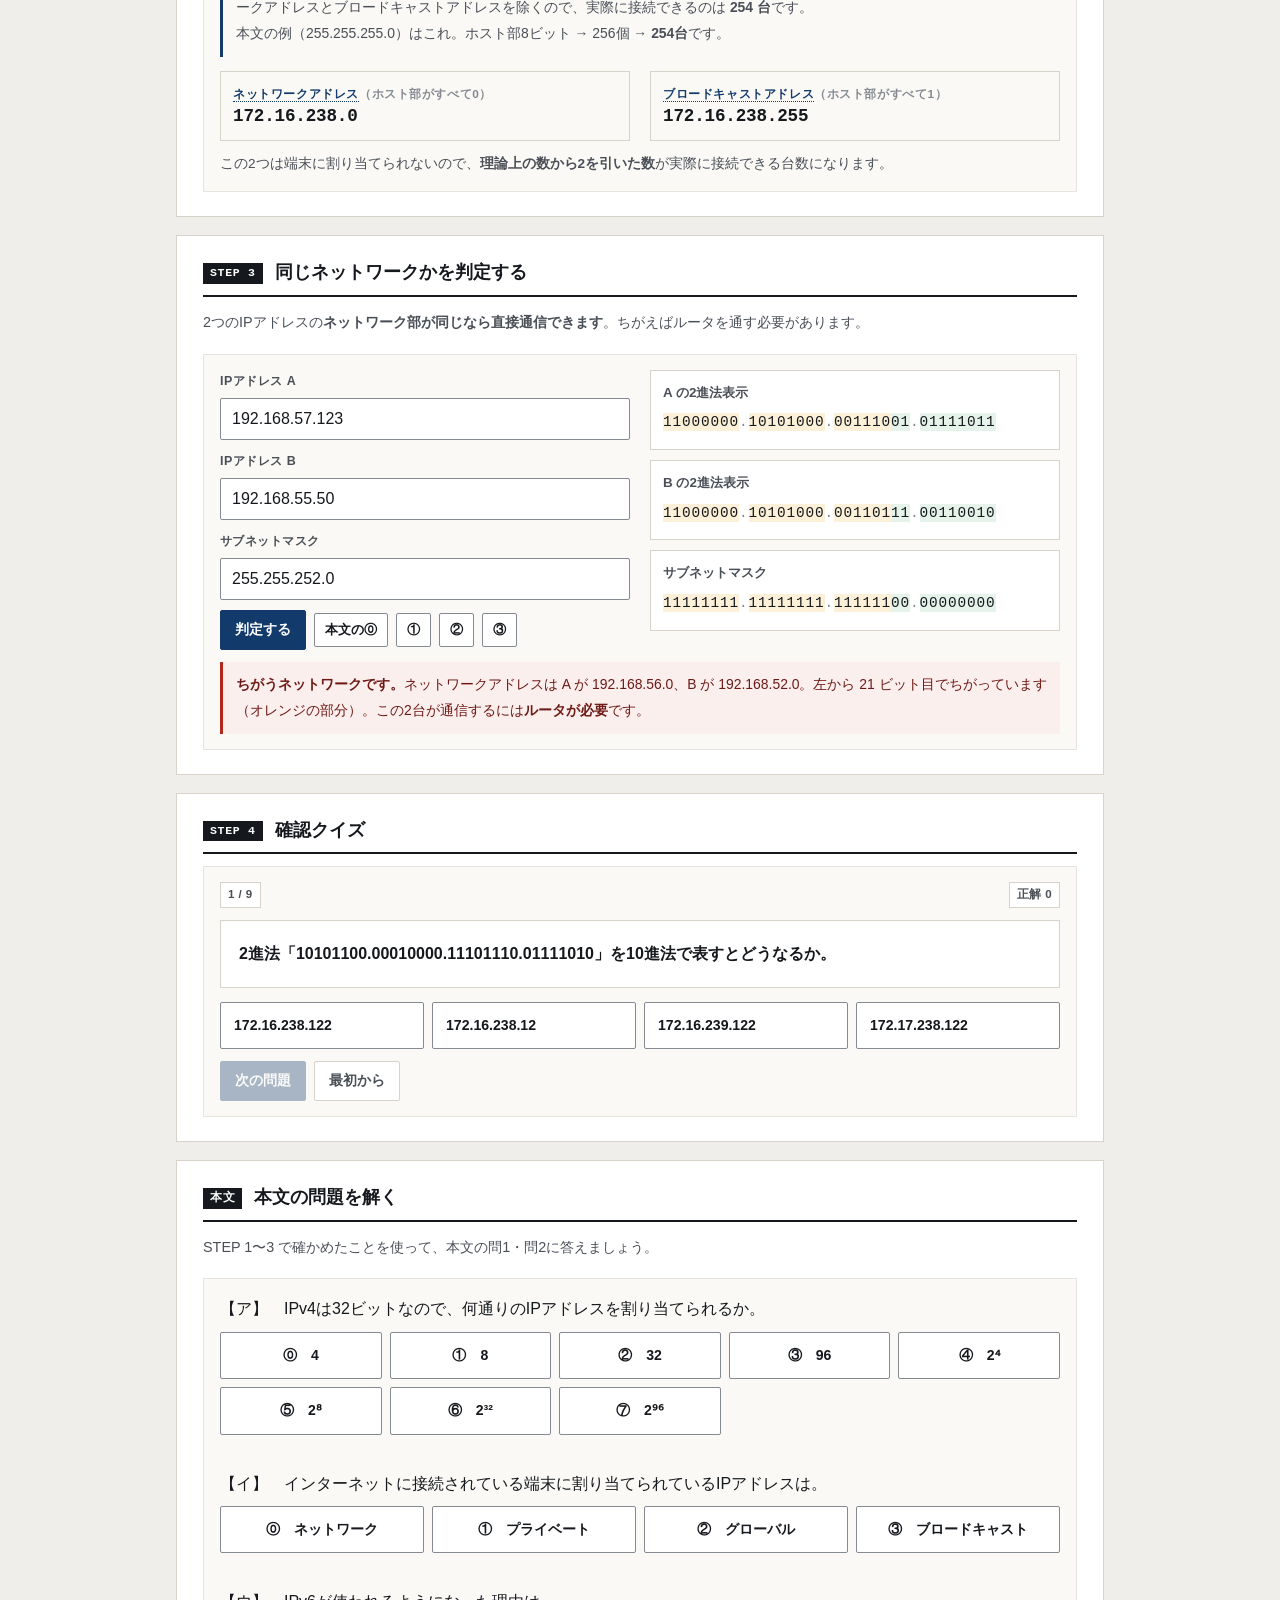
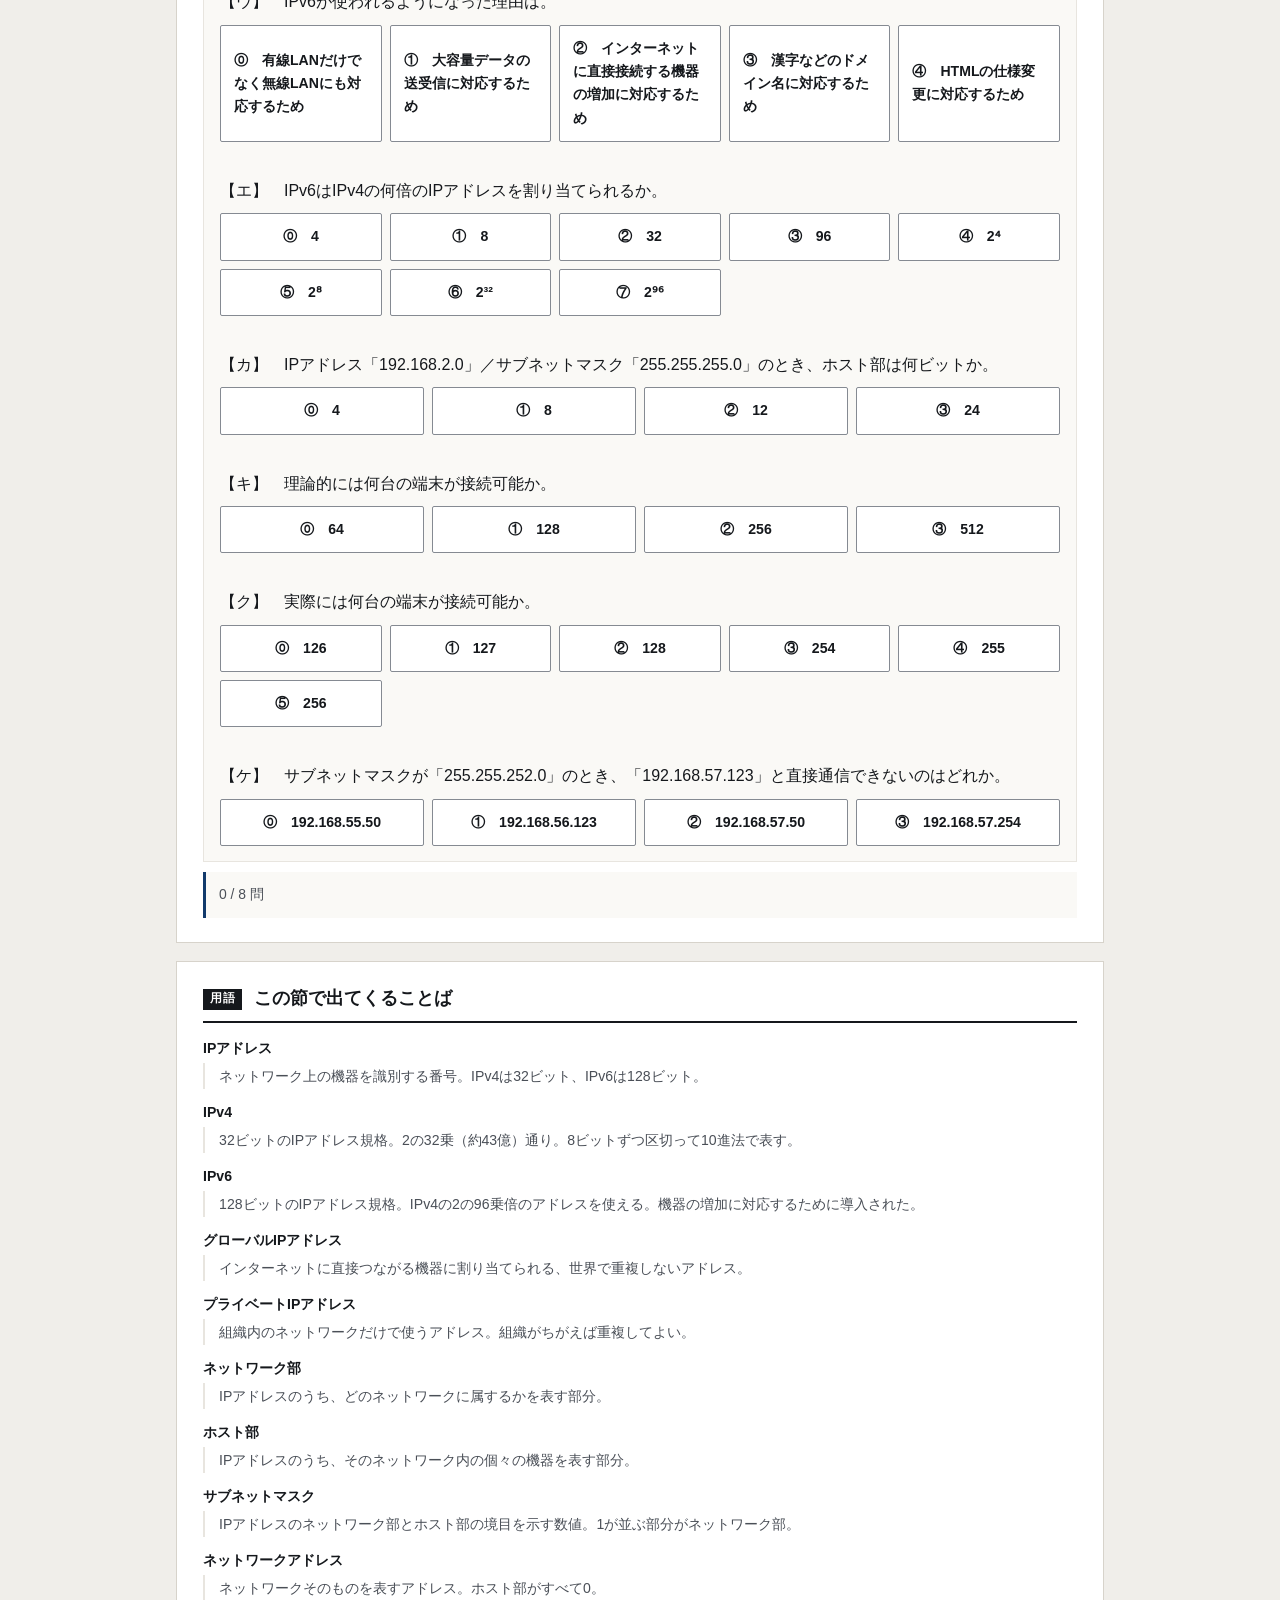
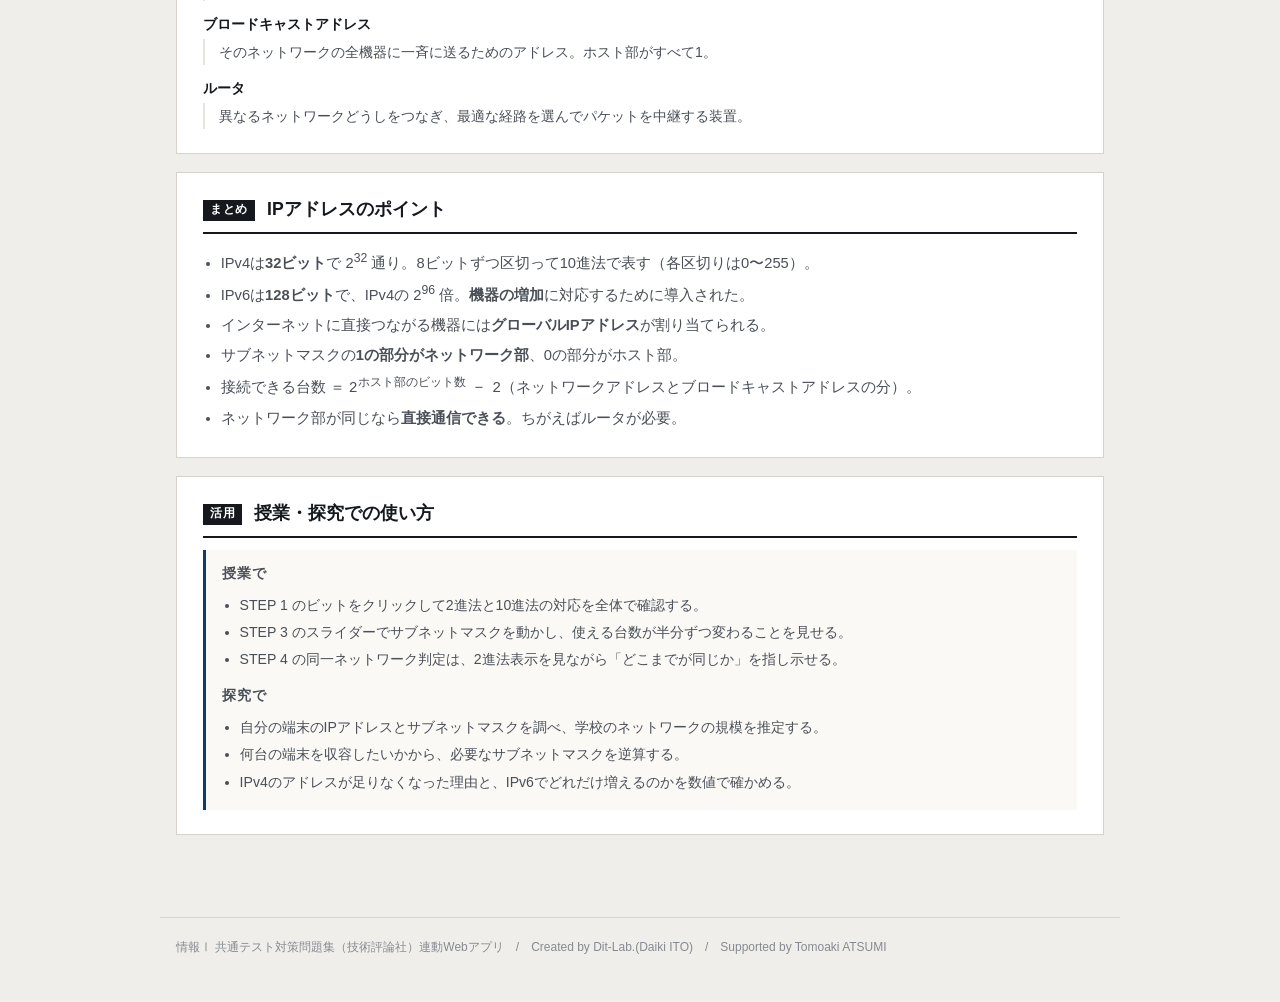
==== commit d0916b10: "chore: 不要ファイルを整理（ツールの作業ファイル・未使用JS・残骸画像） - .omc/ .serena/ __pycache__/ を削除し .gitignore に追加 - 各アプリが実際に" ====
--- a/index.html
+++ b/index.html
@@ -177,7 +177,6 @@
 </footer>
 
 <script src="js/tools.js?v=c07db610"></script>
-<script src="js/chart.js?v=fb6e3be1"></script>
 <script src="js/terms.js?v=92038844"></script>
 <script src="js/quiz.js?v=5d6779cc"></script>
 <script src="js/app.js?v=03f754db"></script>
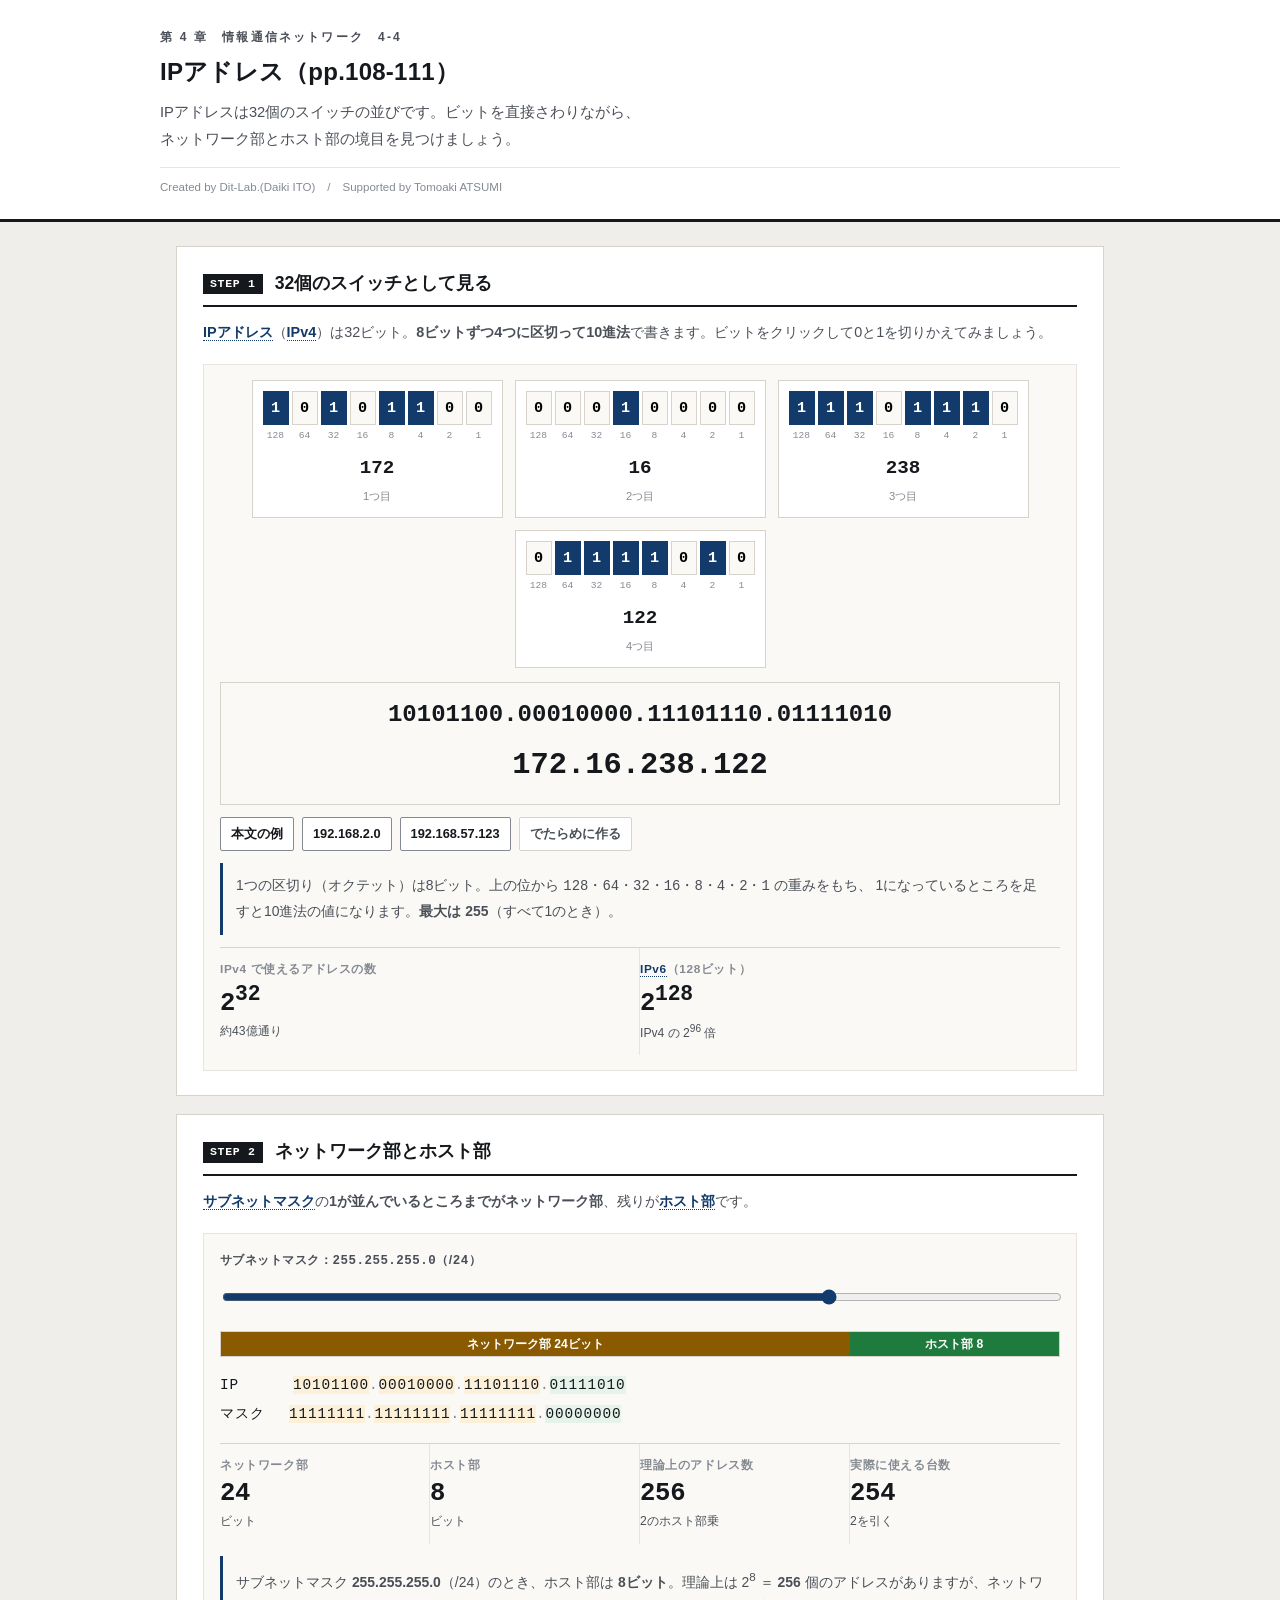
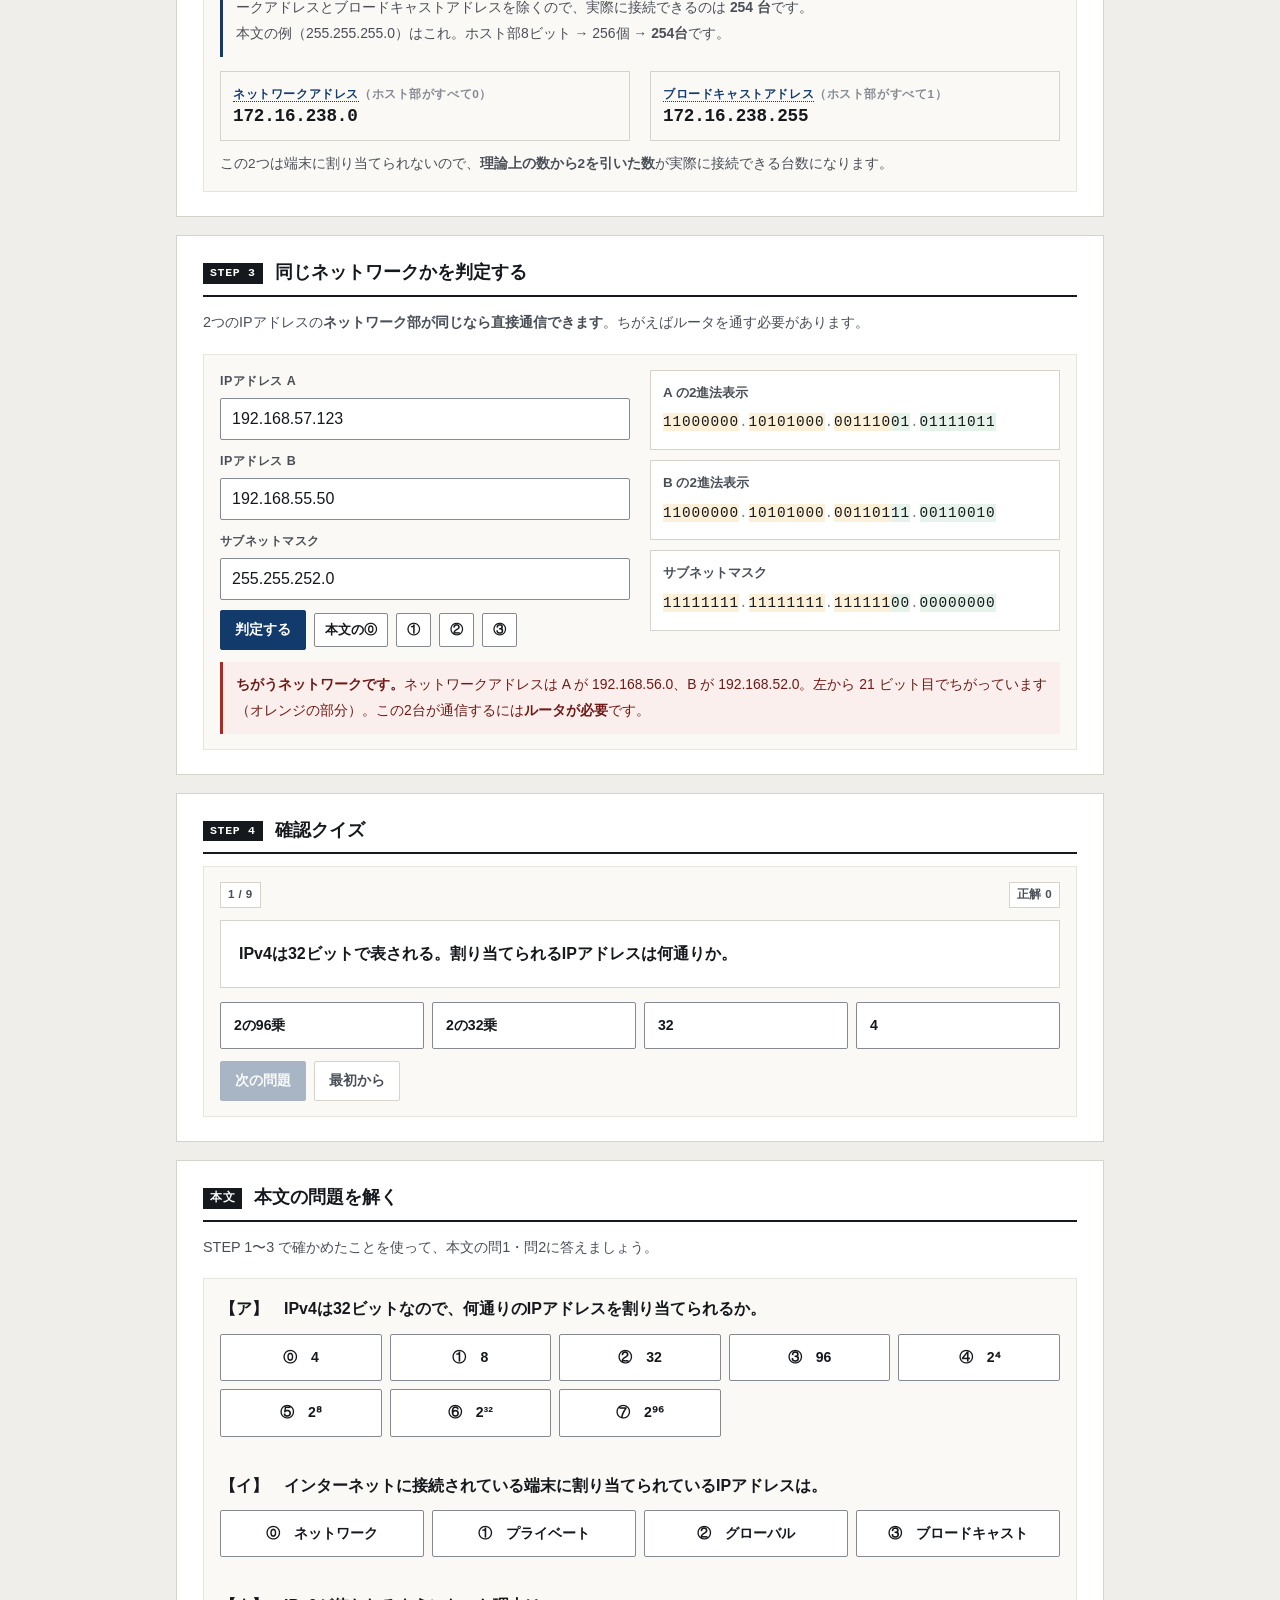
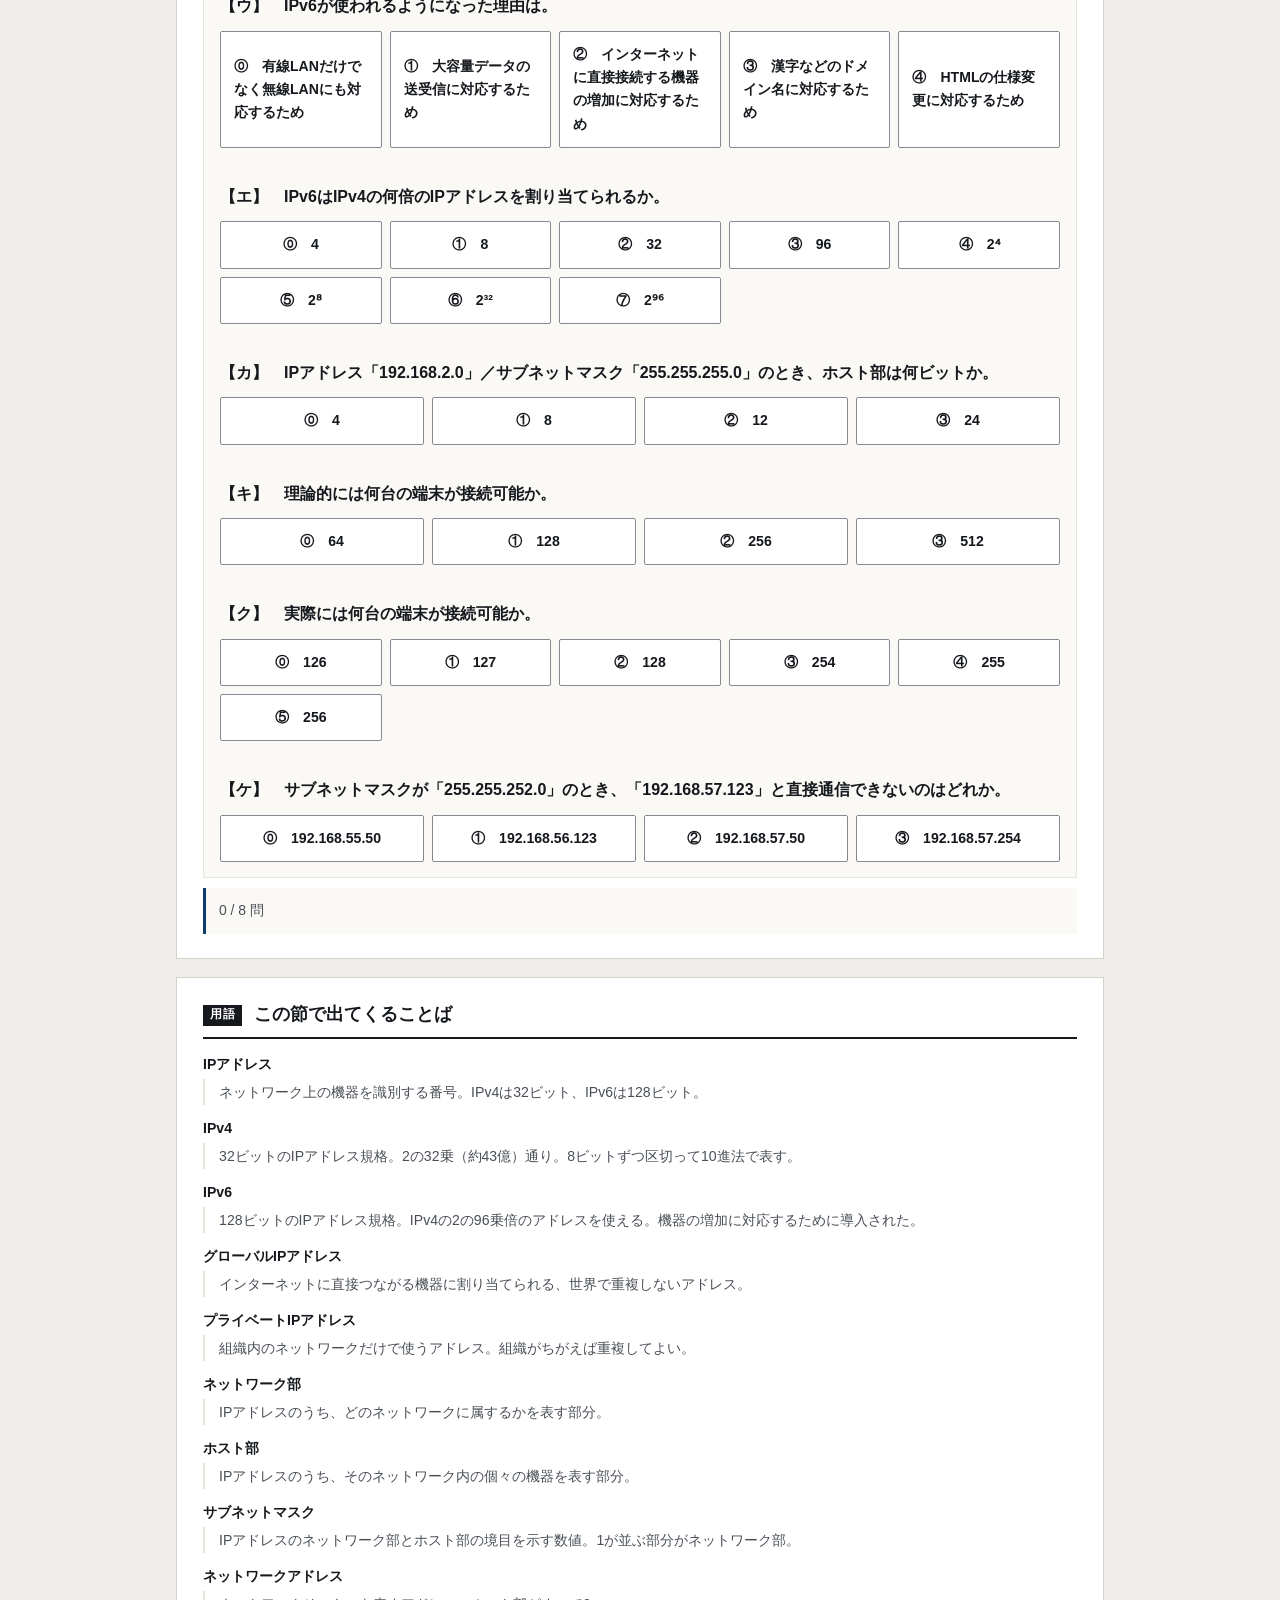
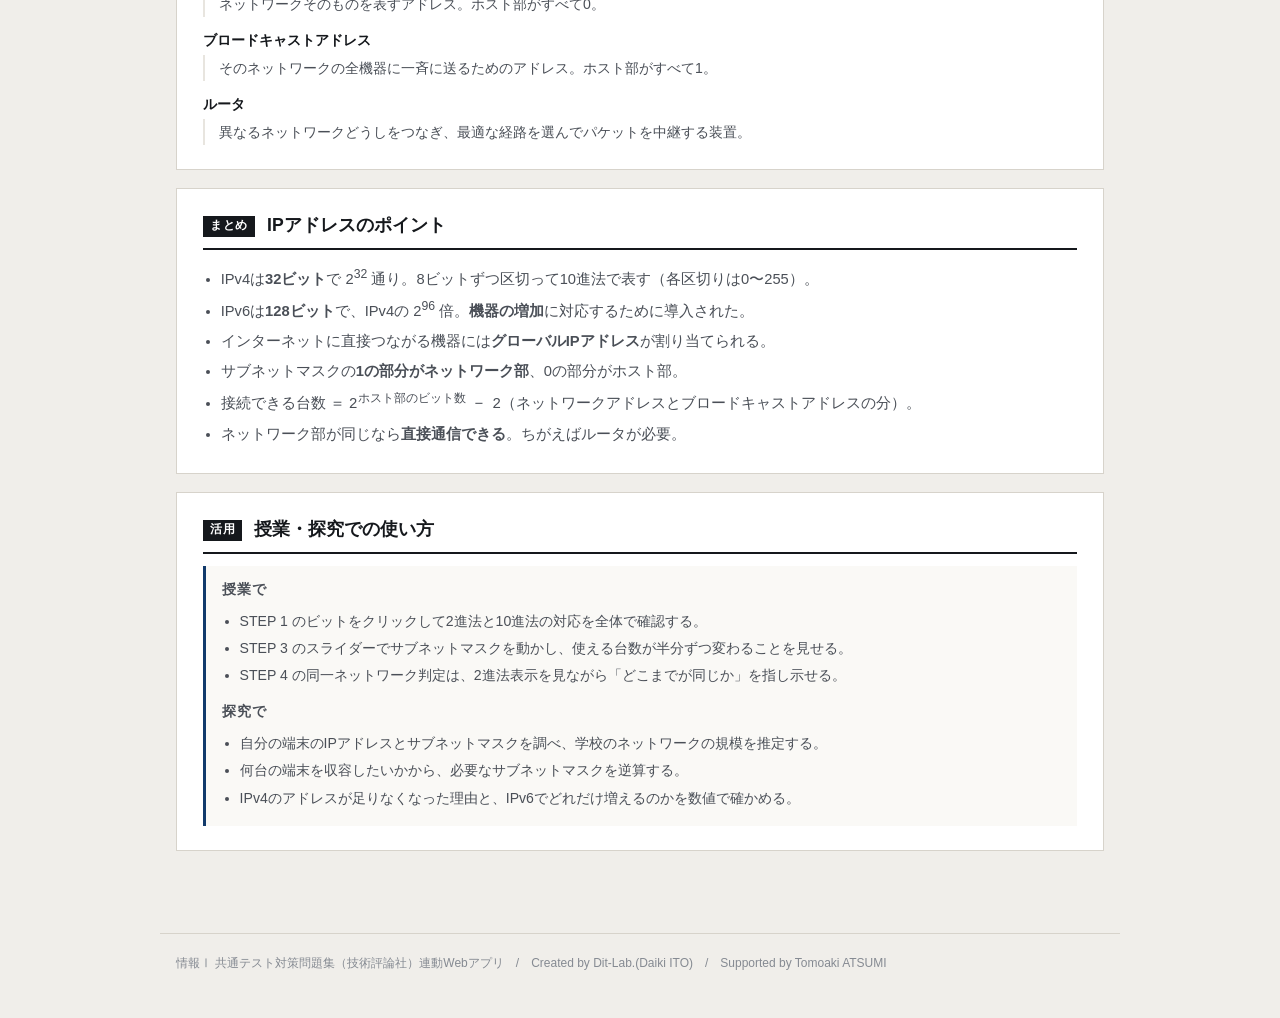
==== commit dcd44bb2: "fix: 設問見出しのレイアウト不具合を修正（.qhead→.pq）" ====
--- a/index.html
+++ b/index.html
@@ -6,7 +6,7 @@
 <title>IPアドレス｜情報Ⅰ共通テスト対策問題集</title>
 <meta name="description" content="IPアドレスは32個のスイッチの並びです。ビットを直接さわりながら、ネットワーク部とホスト部の境目を見つけましょう。">
 <link rel="icon" href="data:image/svg+xml,%3Csvg xmlns=%22http://www.w3.org/2000/svg%22 viewBox=%220 0 32 32%22%3E%3Crect width=%2232%22 height=%2232%22 fill=%22%2315181c%22/%3E%3Ctext x=%2216%22 y=%2222%22 font-size=%2218%22 font-family=%22monospace%22 fill=%22%23fff%22 text-anchor=%22middle%22%3E01%3C/text%3E%3C/svg%3E">
-<link rel="stylesheet" href="css/style.css?v=239696b1">
+<link rel="stylesheet" href="css/style.css?v=ea93572e">
 <link rel="stylesheet" href="css/app.css?v=6a474ee1">
 </head>
 <body>
@@ -178,7 +178,7 @@
 
 <script src="js/tools.js?v=c07db610"></script>
 <script src="js/terms.js?v=92038844"></script>
-<script src="js/quiz.js?v=5d6779cc"></script>
+<script src="js/quiz.js?v=13402362"></script>
 <script src="js/app.js?v=03f754db"></script>
 </body>
 </html>
--- a/css/style.css
+++ b/css/style.css
@@ -68,6 +68,7 @@
 .grid{display:grid; gap:20px}
 .grid > *{min-width:0}          /* 子の中身で列が広がるのを防ぐ */
 @media(min-width:800px){ .grid.c2{grid-template-columns:1fr 1fr} }
+@media(min-width:800px){ .grid.c21{grid-template-columns:1.45fr 1fr} }
 
 .panel{border:1px solid var(--rule-2); background:var(--paper-2); padding:15px 16px; min-width:0}
 .panel > h3{
@@ -225,7 +226,7 @@
   .dg-c, .dg-h{ min-width:110px }
 }
 @media (max-width:820px){
-  .grid.c2{grid-template-columns:1fr}
+  .grid.c2,.grid.c21{grid-template-columns:1fr}
   .dg-scroll{max-height:340px}
   .filebox{flex-direction:column; align-items:stretch}
   .filebox .sel{max-width:100%}
@@ -267,3 +268,13 @@
   cursor:pointer; font-size:.88rem; max-width:100%; text-align:left; font-family:inherit; color:var(--ink)}
 .cards .c:hover{background:var(--warn-bg)}
 .cards .c.used{opacity:.35; pointer-events:none}
+
+/* --- 予想してから実行 --- */
+.pmark{display:inline-block; background:var(--accent); color:#fff; font-size:.7rem; font-weight:700;
+  letter-spacing:.08em; padding:2px 7px; border-radius:2px; margin-right:8px; vertical-align:2px}
+input.pin{font-size:1.05rem; padding:7px 10px; border:1px solid var(--rule); border-radius:3px;
+  width:9em; max-width:100%; background:#fff}
+.btn-row .unit{color:var(--muted); font-size:.9rem}
+.choice4 .btn.on{border-color:var(--accent); box-shadow:inset 0 0 0 1px var(--accent); font-weight:700}
+/* 設問文の見出し（flex ではなく通常の段落。.qhead は左右振り分け用なので用途が別） */
+.pq{margin:0 0 10px; font-weight:700; line-height:1.85}
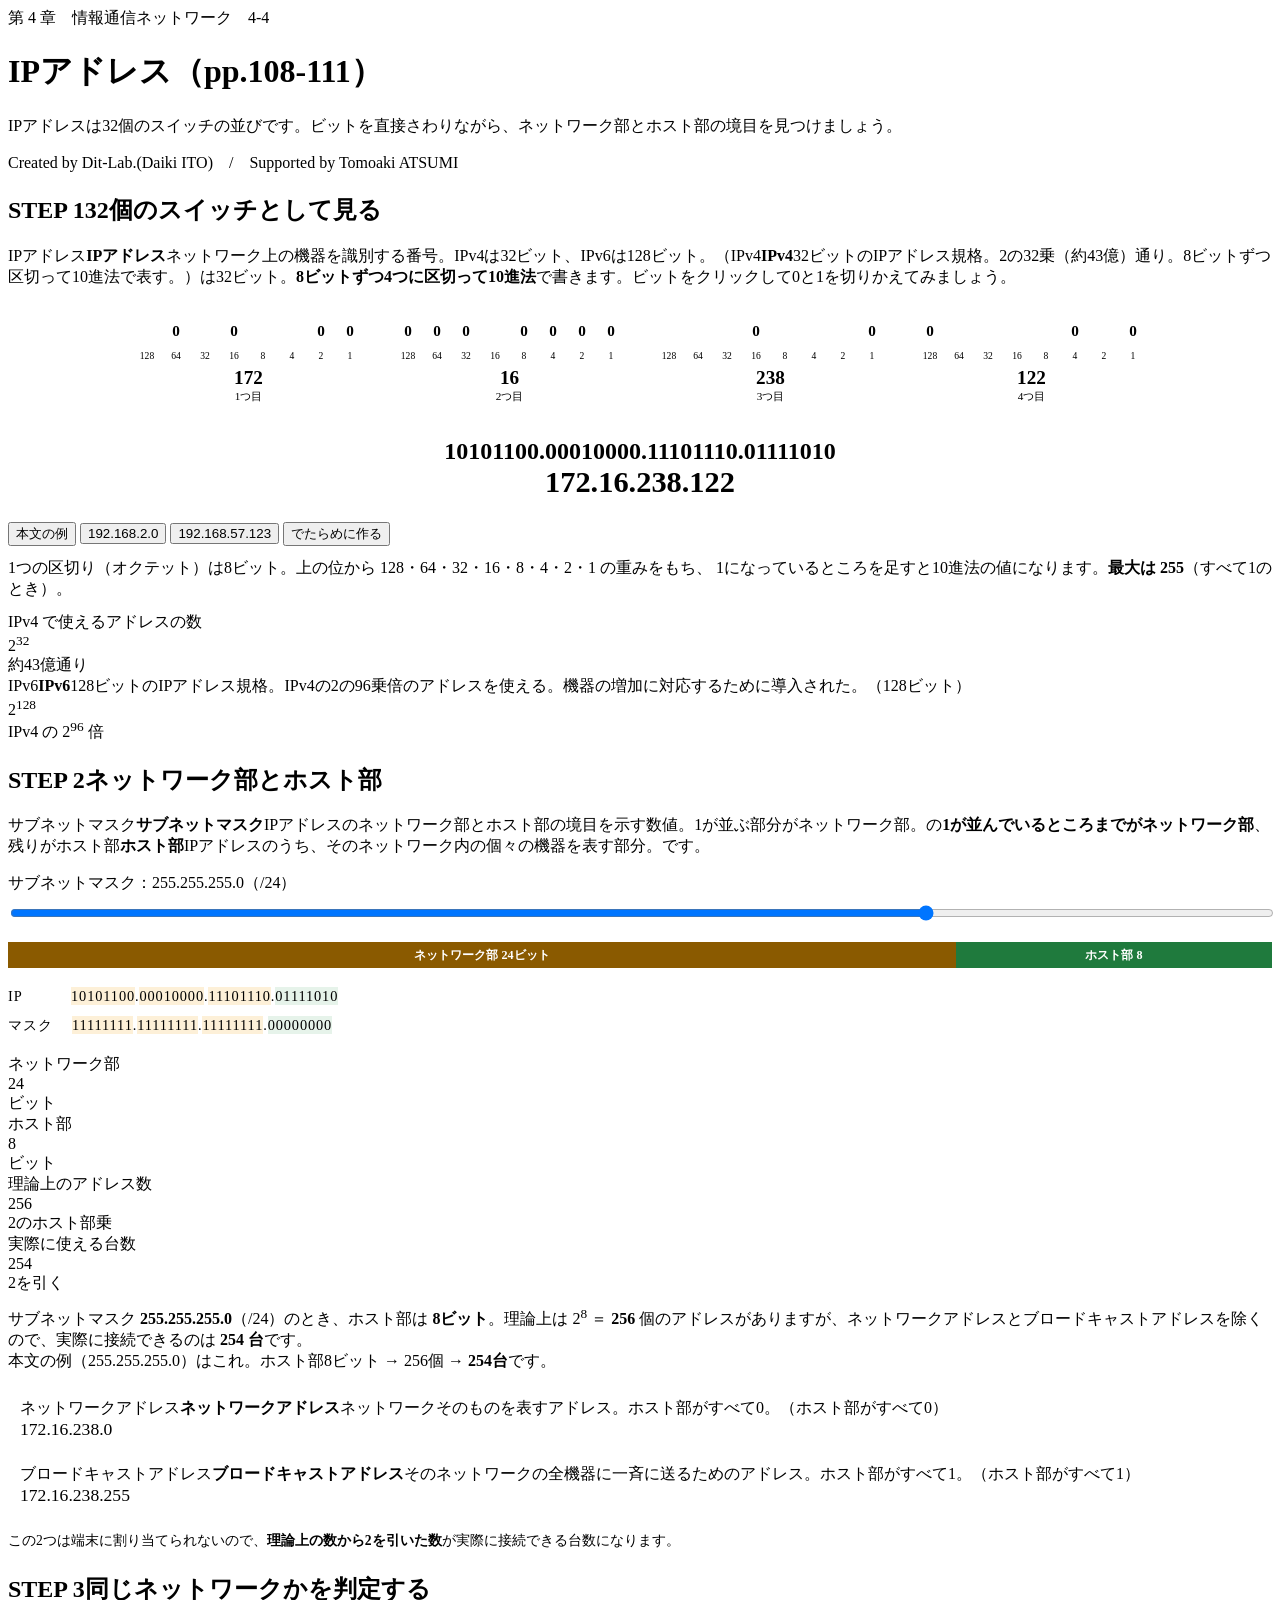
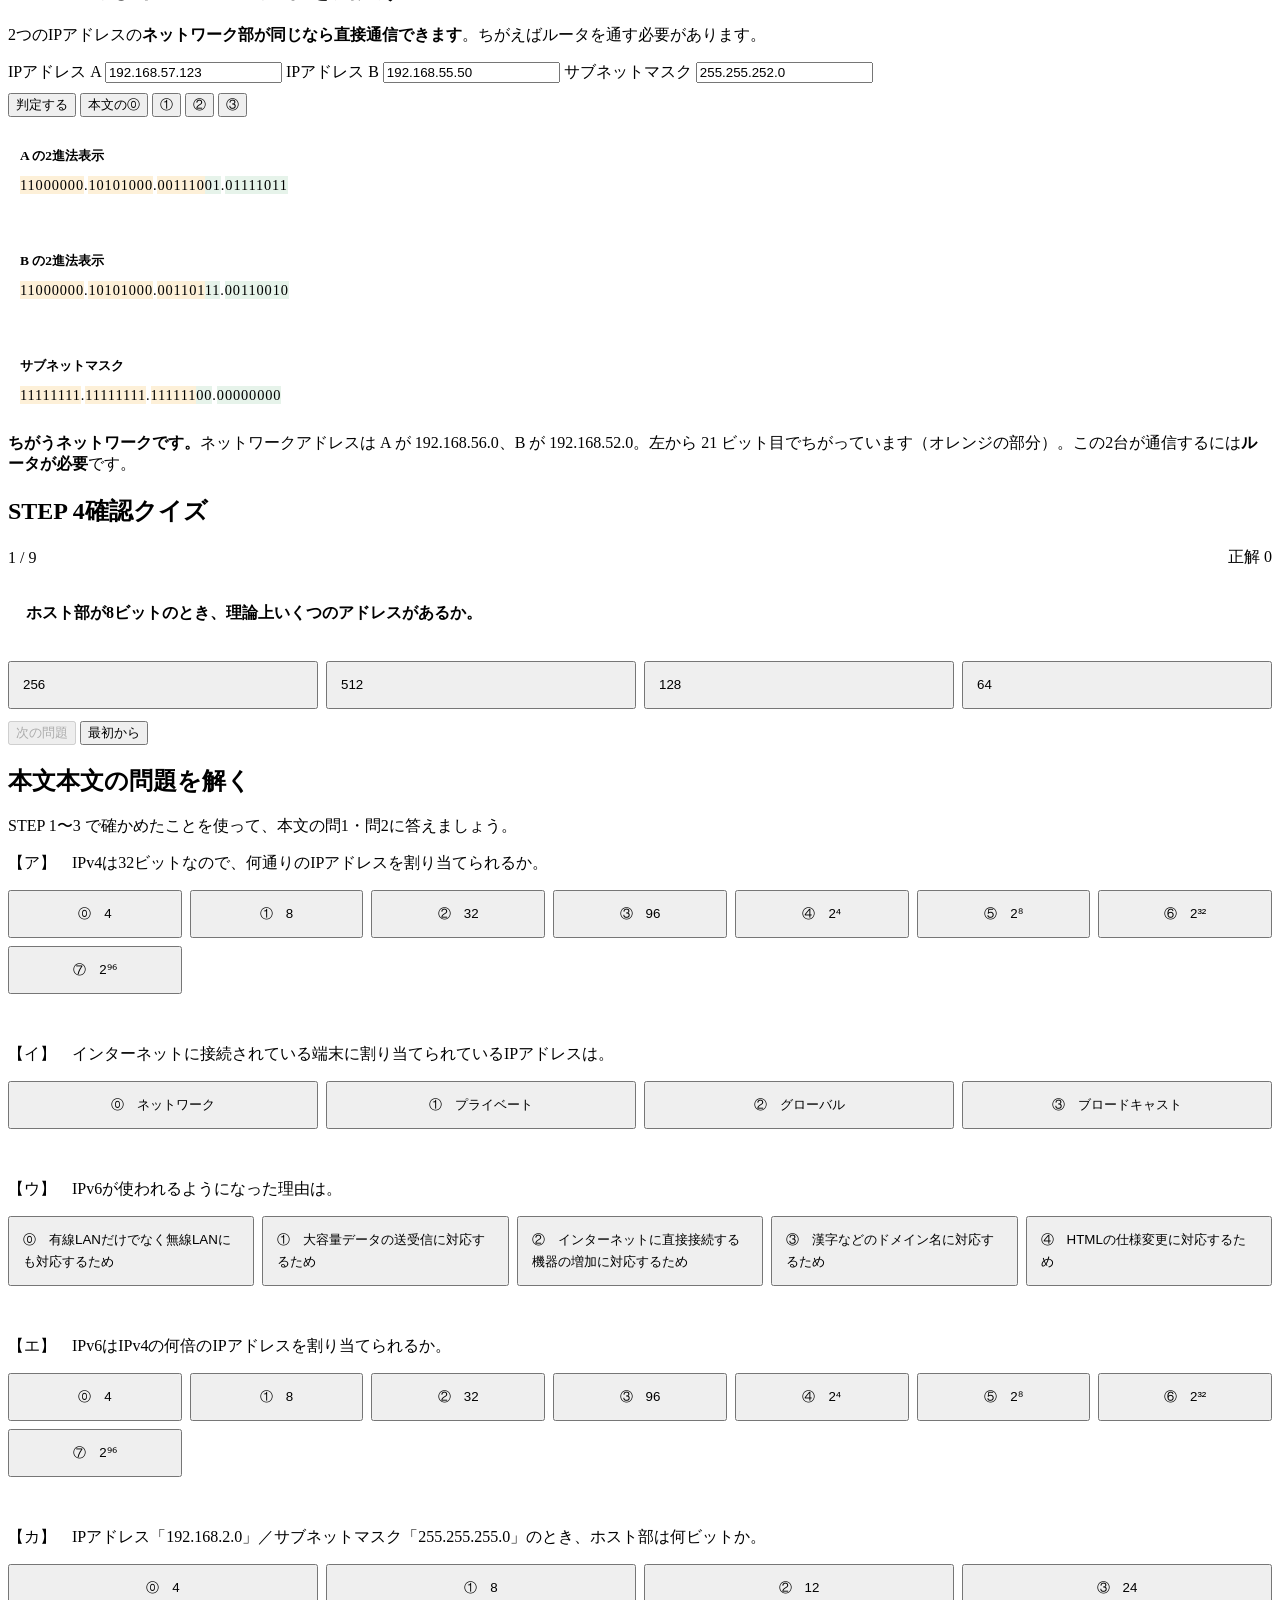
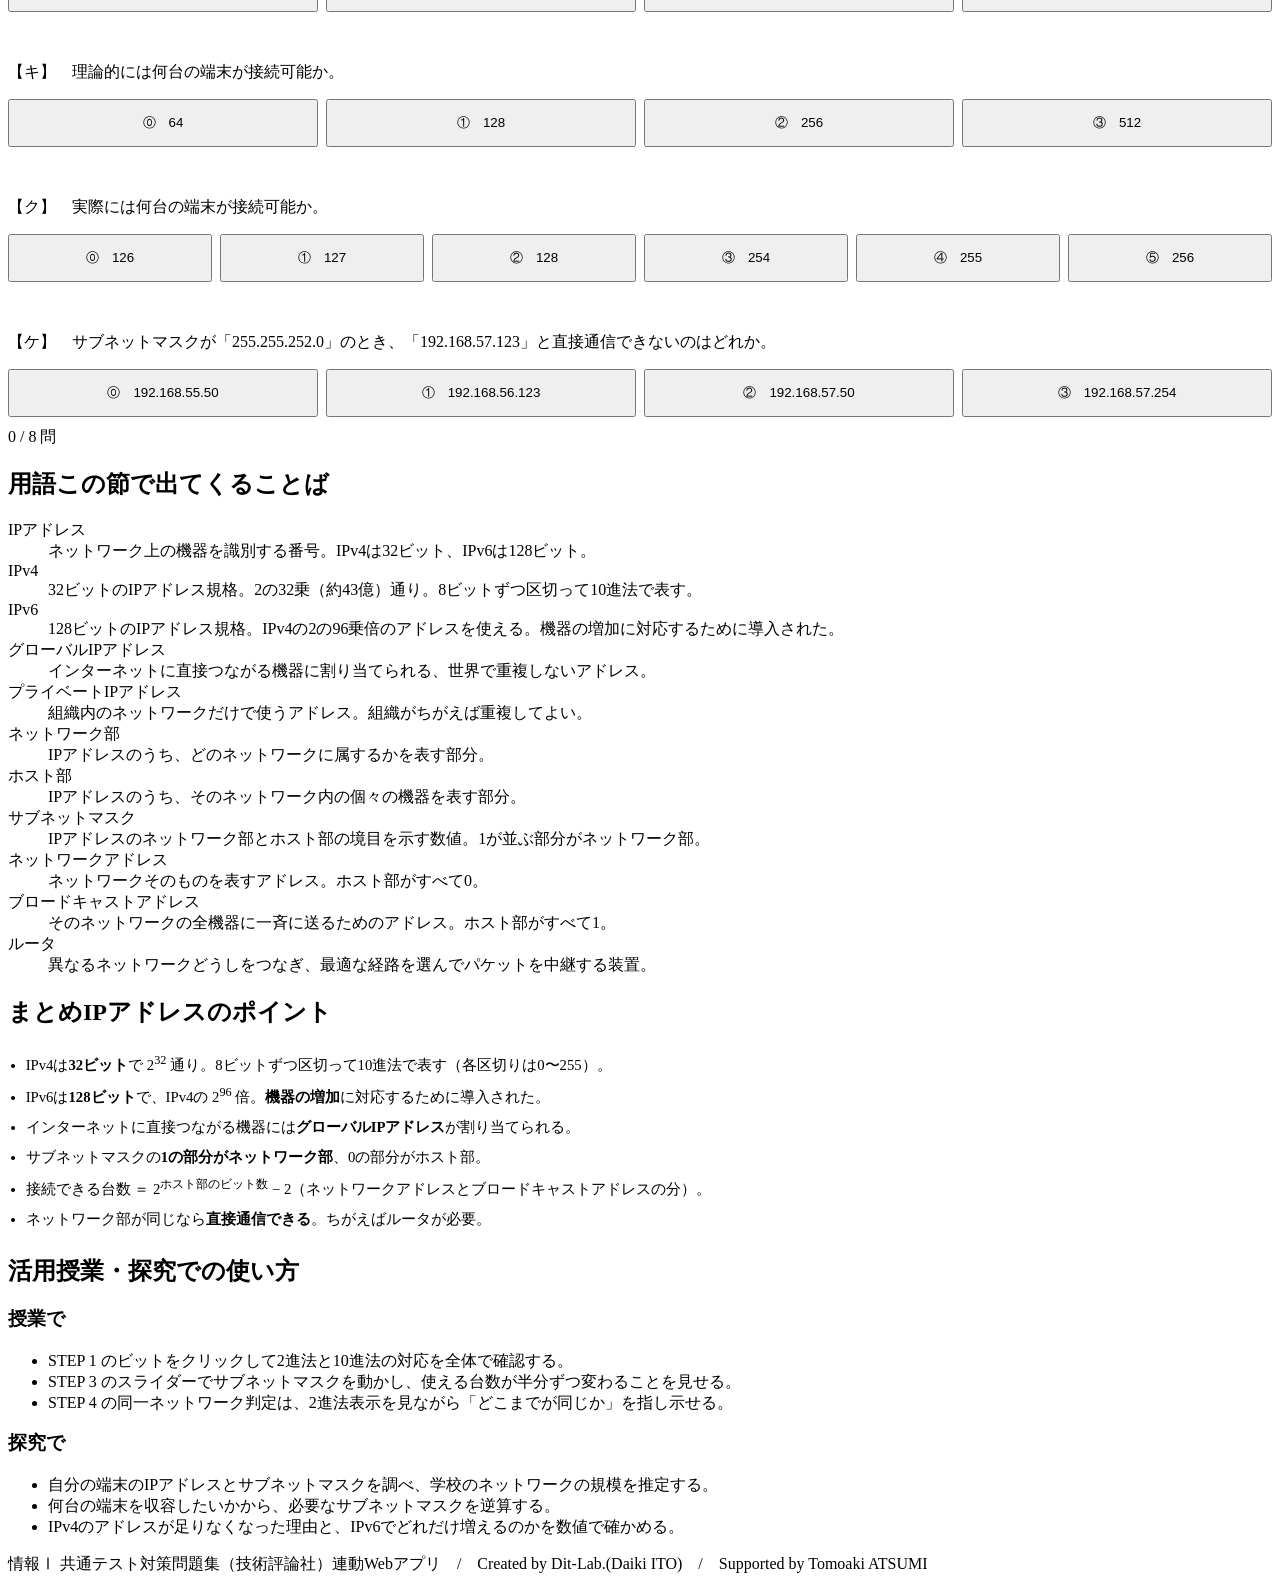
==== commit c2a50f0a: "fix: 解説文が折り返さず画面からはみ出す場合がある不具合を修正" ====
--- a/index.html
+++ b/index.html
@@ -6,7 +6,7 @@
 <title>IPアドレス｜情報Ⅰ共通テスト対策問題集</title>
 <meta name="description" content="IPアドレスは32個のスイッチの並びです。ビットを直接さわりながら、ネットワーク部とホスト部の境目を見つけましょう。">
 <link rel="icon" href="data:image/svg+xml,%3Csvg xmlns=%22http://www.w3.org/2000/svg%22 viewBox=%220 0 32 32%22%3E%3Crect width=%2232%22 height=%2232%22 fill=%22%2315181c%22/%3E%3Ctext x=%2216%22 y=%2222%22 font-size=%2218%22 font-family=%22monospace%22 fill=%22%23fff%22 text-anchor=%22middle%22%3E01%3C/text%3E%3C/svg%3E">
-<link rel="stylesheet" href="css/style.css?v=ea93572e">
+<link rel="stylesheet" href="css/style.css?v=1b60c856">
 <link rel="stylesheet" href="css/app.css?v=6a474ee1">
 </head>
 <body>
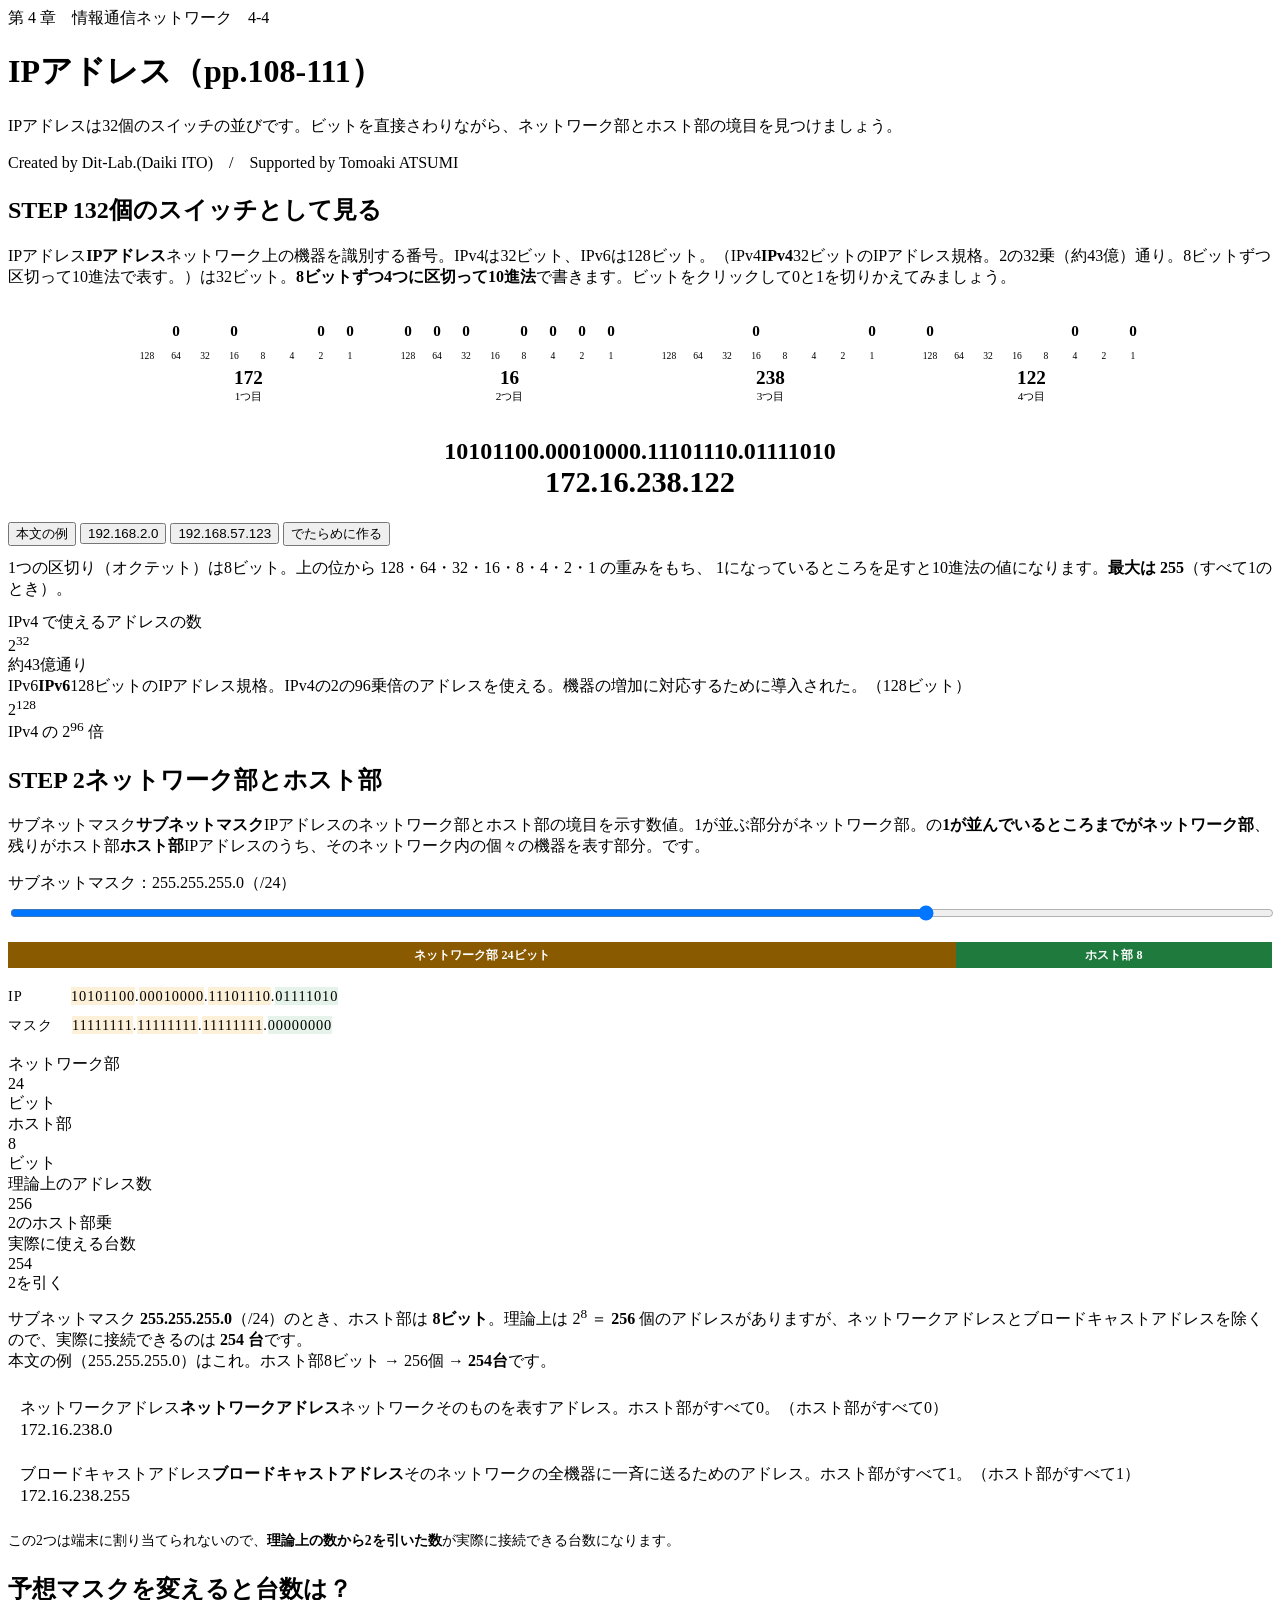
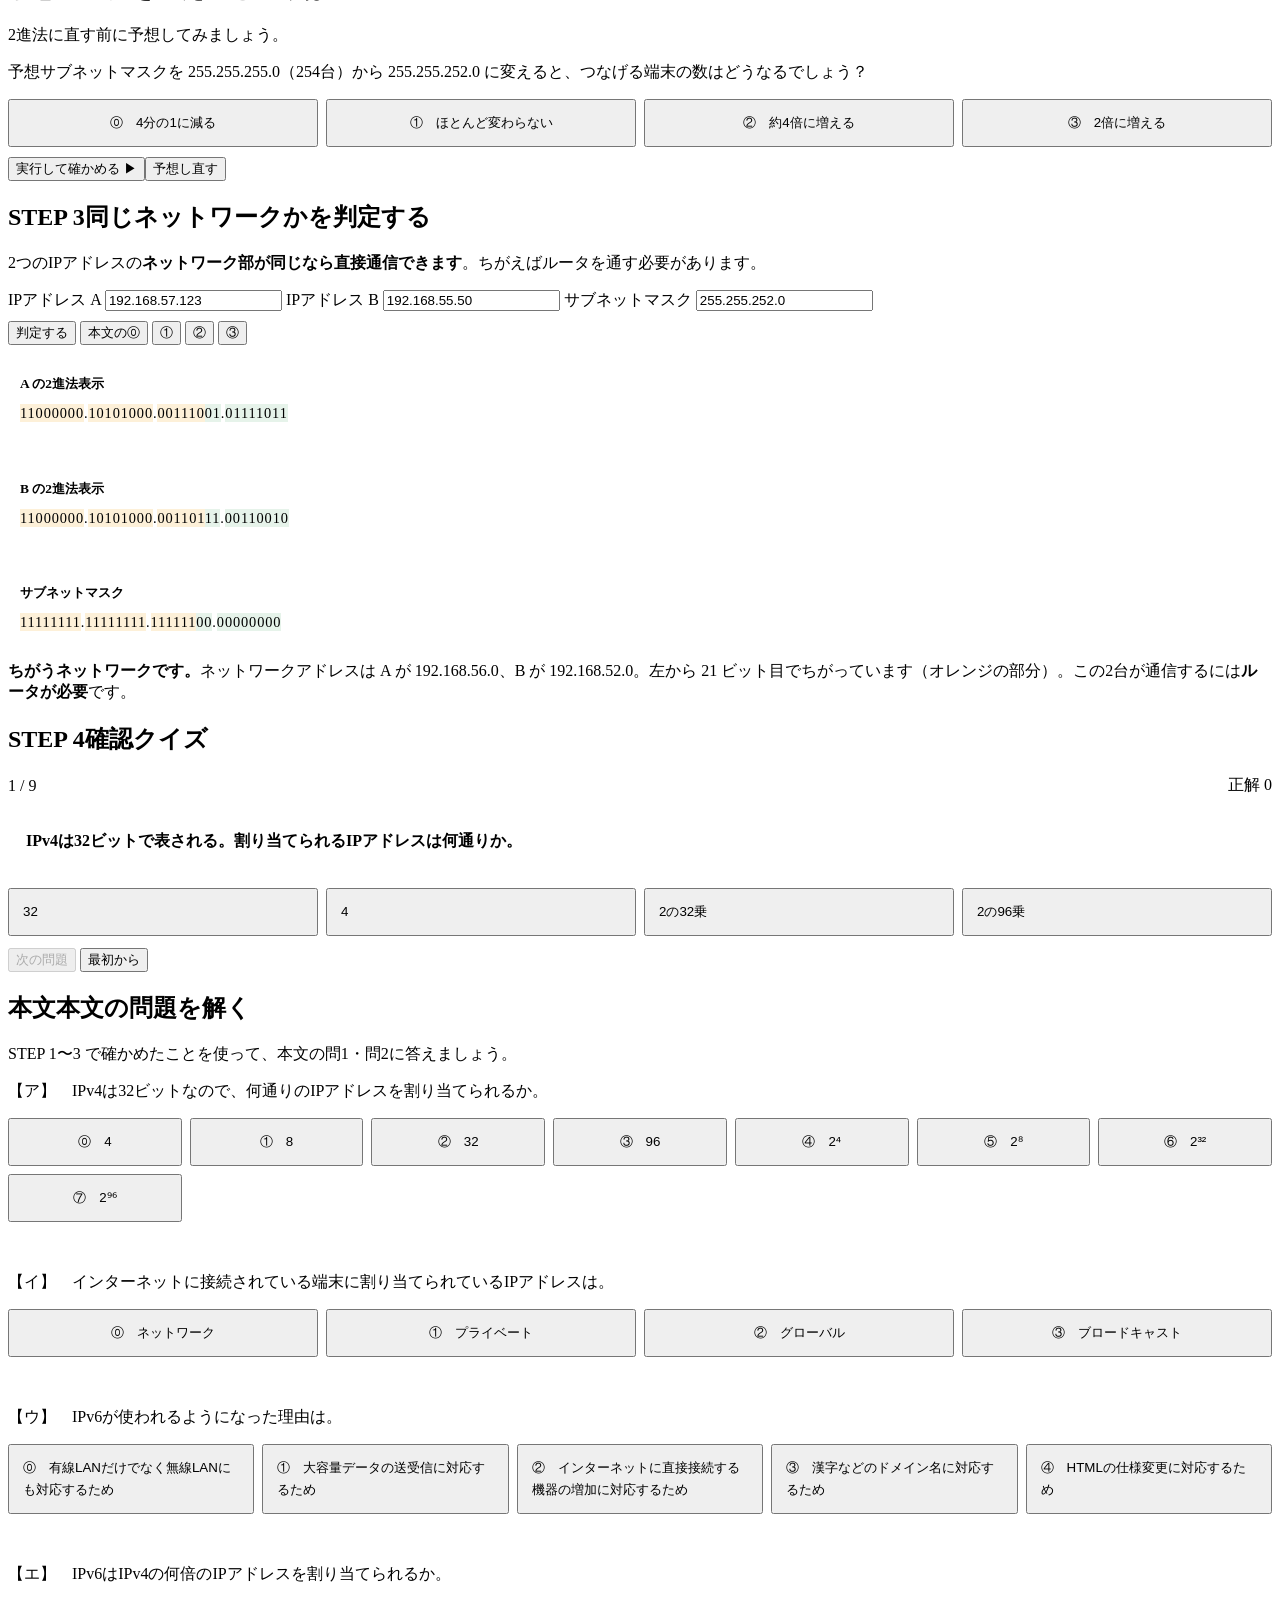
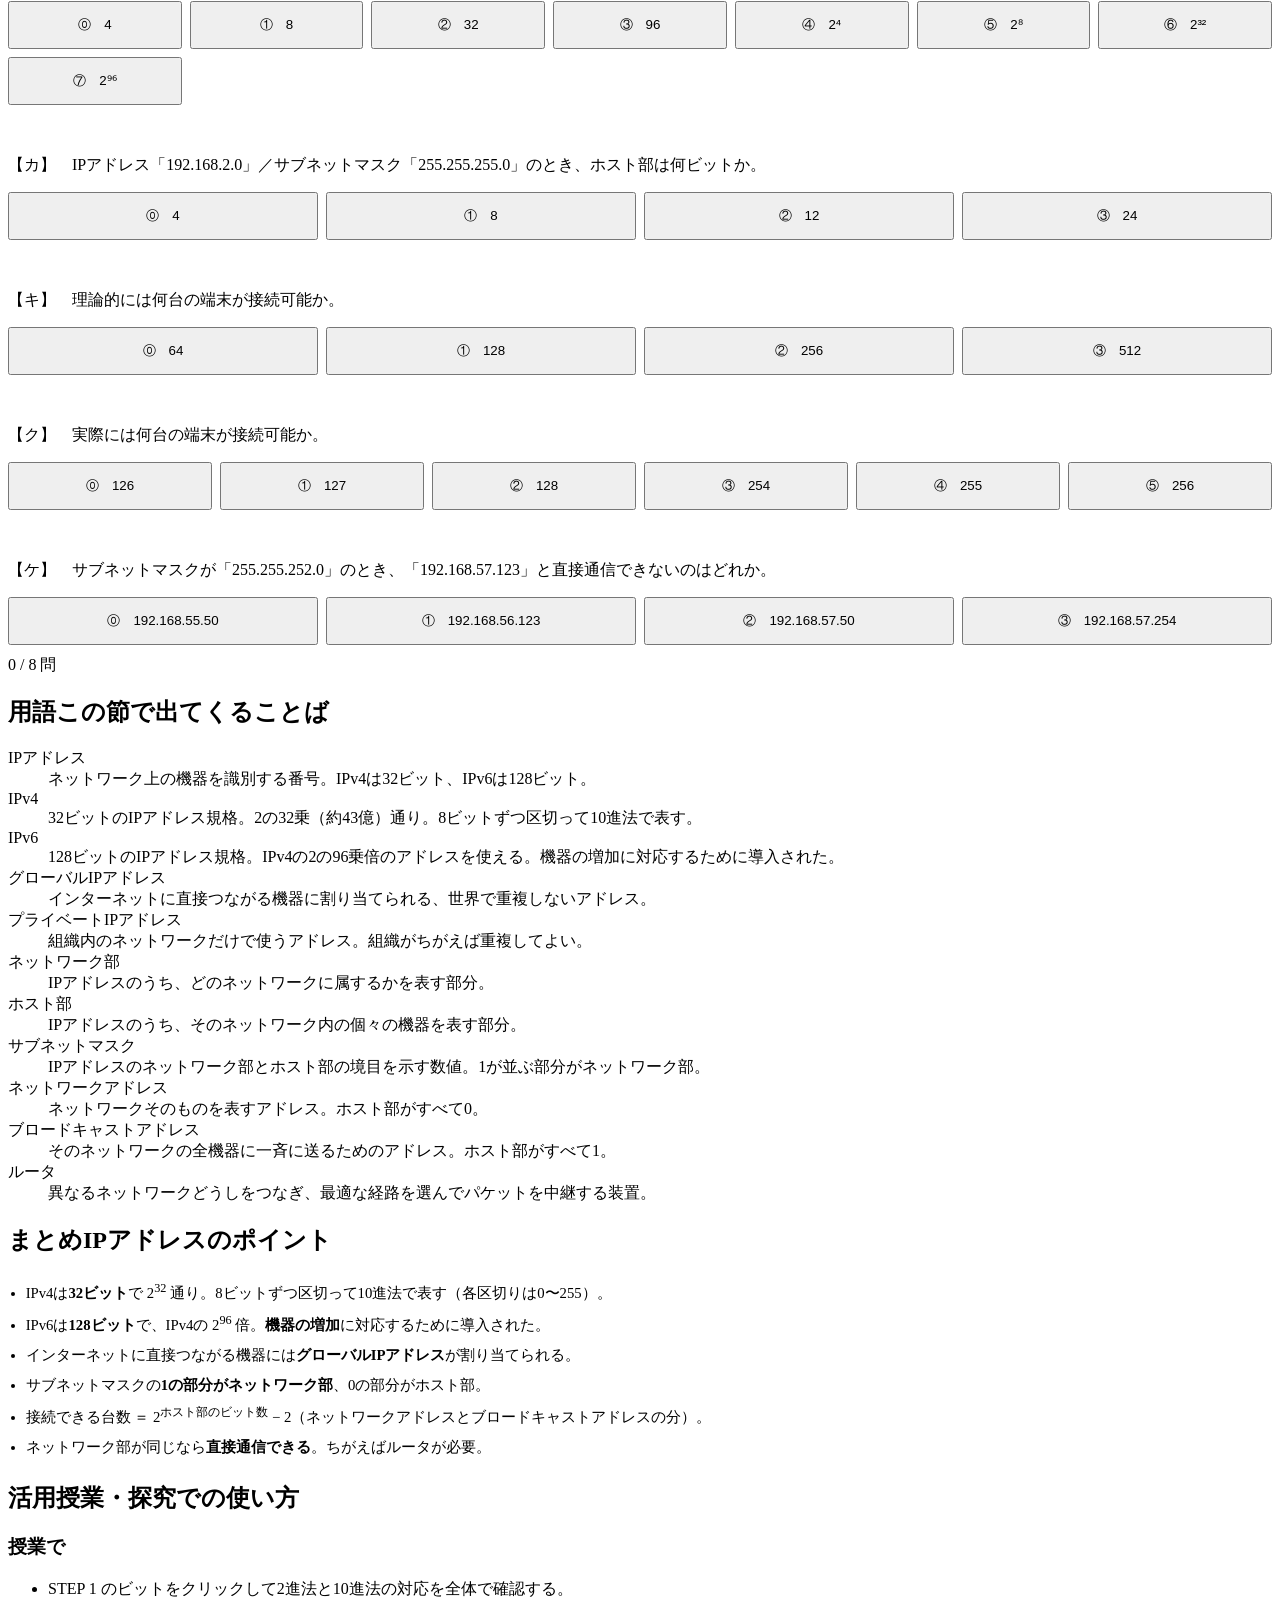
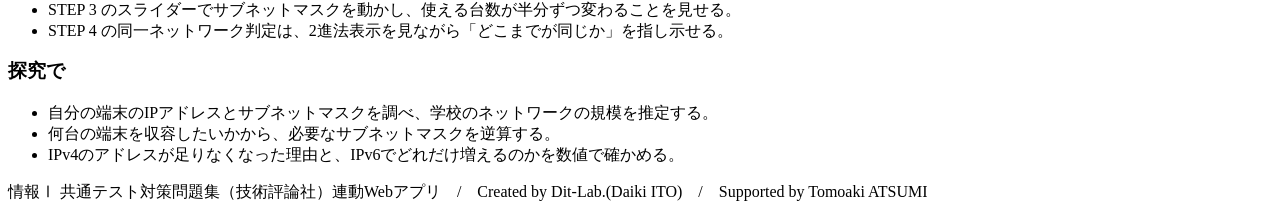
==== commit 2a38e322: "feat: 予想してから確かめるステップを追加（直感が外れやすい点を明確化）" ====
--- a/index.html
+++ b/index.html
@@ -6,7 +6,7 @@
 <title>IPアドレス｜情報Ⅰ共通テスト対策問題集</title>
 <meta name="description" content="IPアドレスは32個のスイッチの並びです。ビットを直接さわりながら、ネットワーク部とホスト部の境目を見つけましょう。">
 <link rel="icon" href="data:image/svg+xml,%3Csvg xmlns=%22http://www.w3.org/2000/svg%22 viewBox=%220 0 32 32%22%3E%3Crect width=%2232%22 height=%2232%22 fill=%22%2315181c%22/%3E%3Ctext x=%2216%22 y=%2222%22 font-size=%2218%22 font-family=%22monospace%22 fill=%22%23fff%22 text-anchor=%22middle%22%3E01%3C/text%3E%3C/svg%3E">
-<link rel="stylesheet" href="css/style.css?v=1b60c856">
+<link rel="stylesheet" href="css/style.css?v=bdbb3cb0">
 <link rel="stylesheet" href="css/app.css?v=6a474ee1">
 </head>
 <body>
@@ -79,6 +79,12 @@
       </div>
       <p class="why" style="margin-top:10px">この2つは端末に割り当てられないので、<strong>理論上の数から2を引いた数</strong>が実際に接続できる台数になります。</p>
     </div>
+  </section>
+
+  <section class="step">
+    <h2><span class="no">予想</span>マスクを変えると台数は？</h2>
+    <p class="desc">2進法に直す前に予想してみましょう。</p>
+    <div class="panel"><div id="pdI"></div></div>
   </section>
 
   <section class="step" id="step3">
@@ -178,7 +184,8 @@
 
 <script src="js/tools.js?v=c07db610"></script>
 <script src="js/terms.js?v=92038844"></script>
+<script src="js/predict.js?v=1b9c8bf0"></script>
 <script src="js/quiz.js?v=13402362"></script>
-<script src="js/app.js?v=03f754db"></script>
+<script src="js/app.js?v=1ffb3682"></script>
 </body>
 </html>
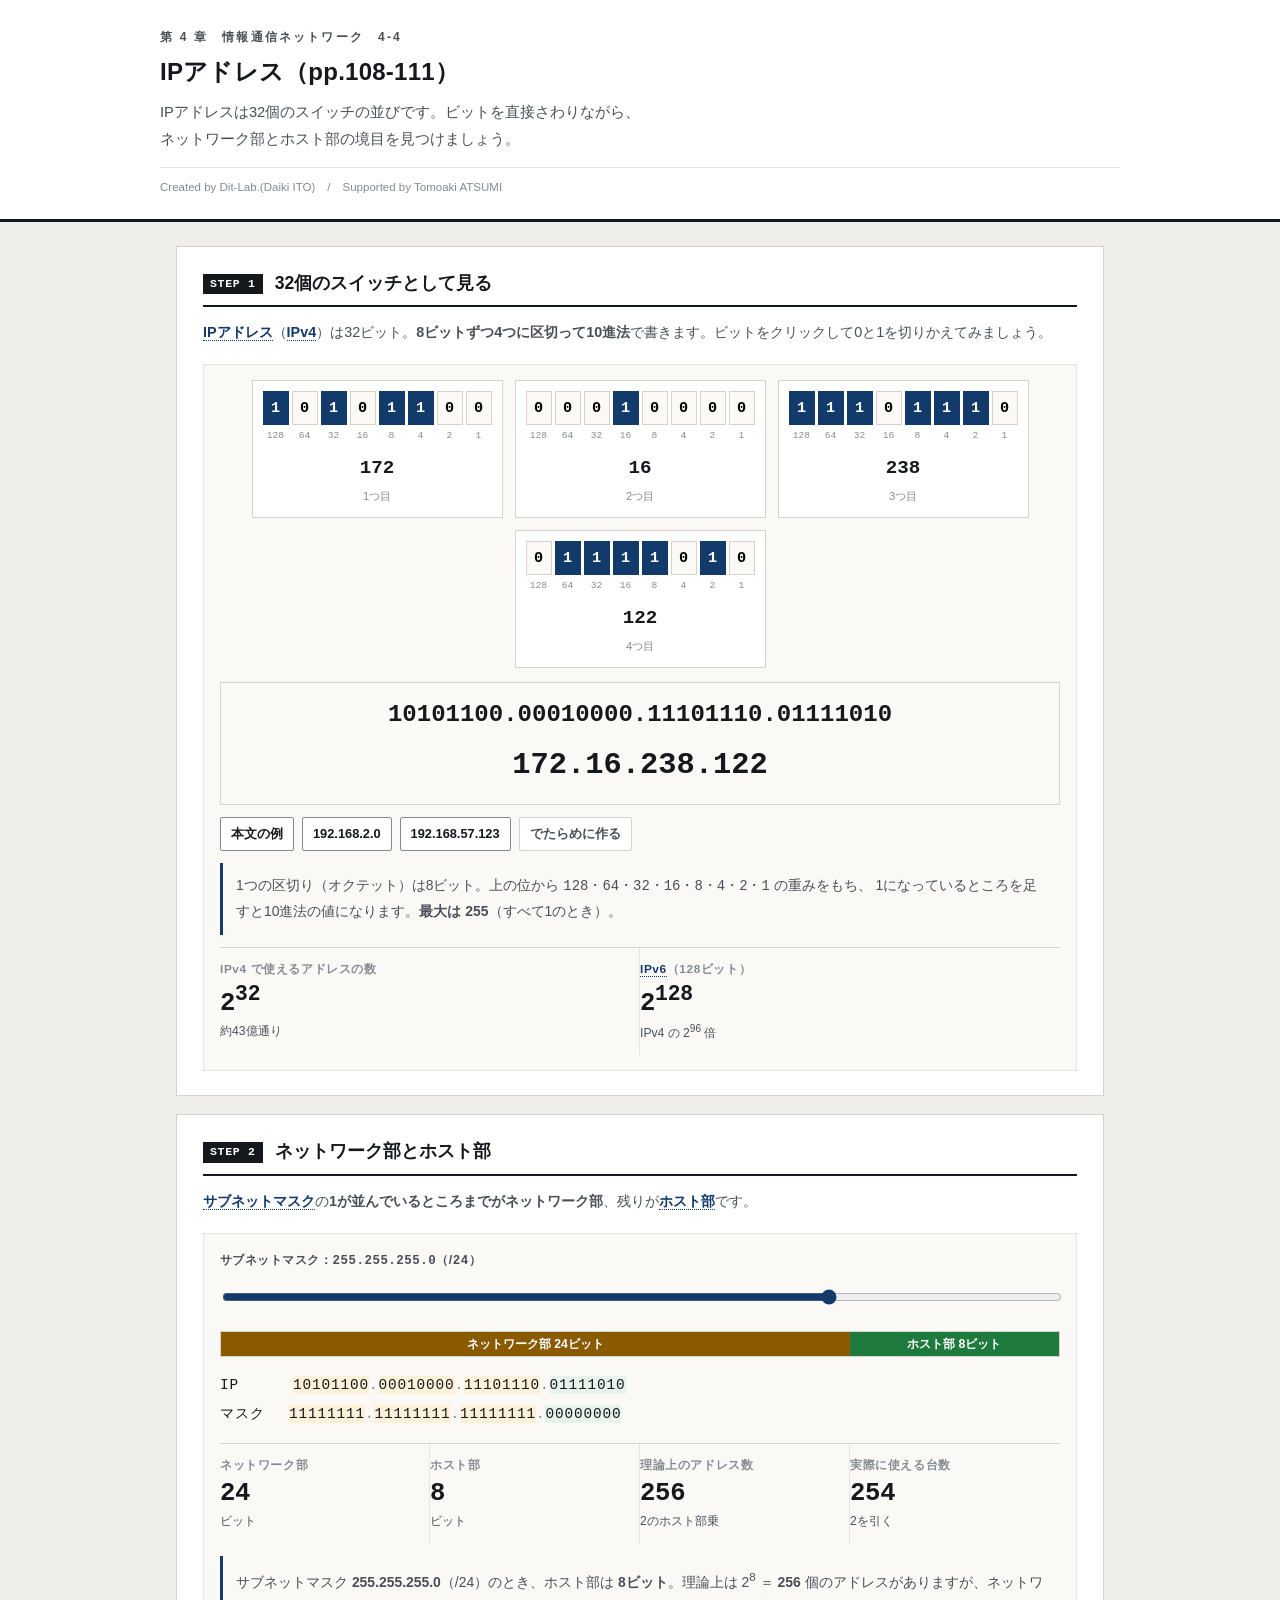
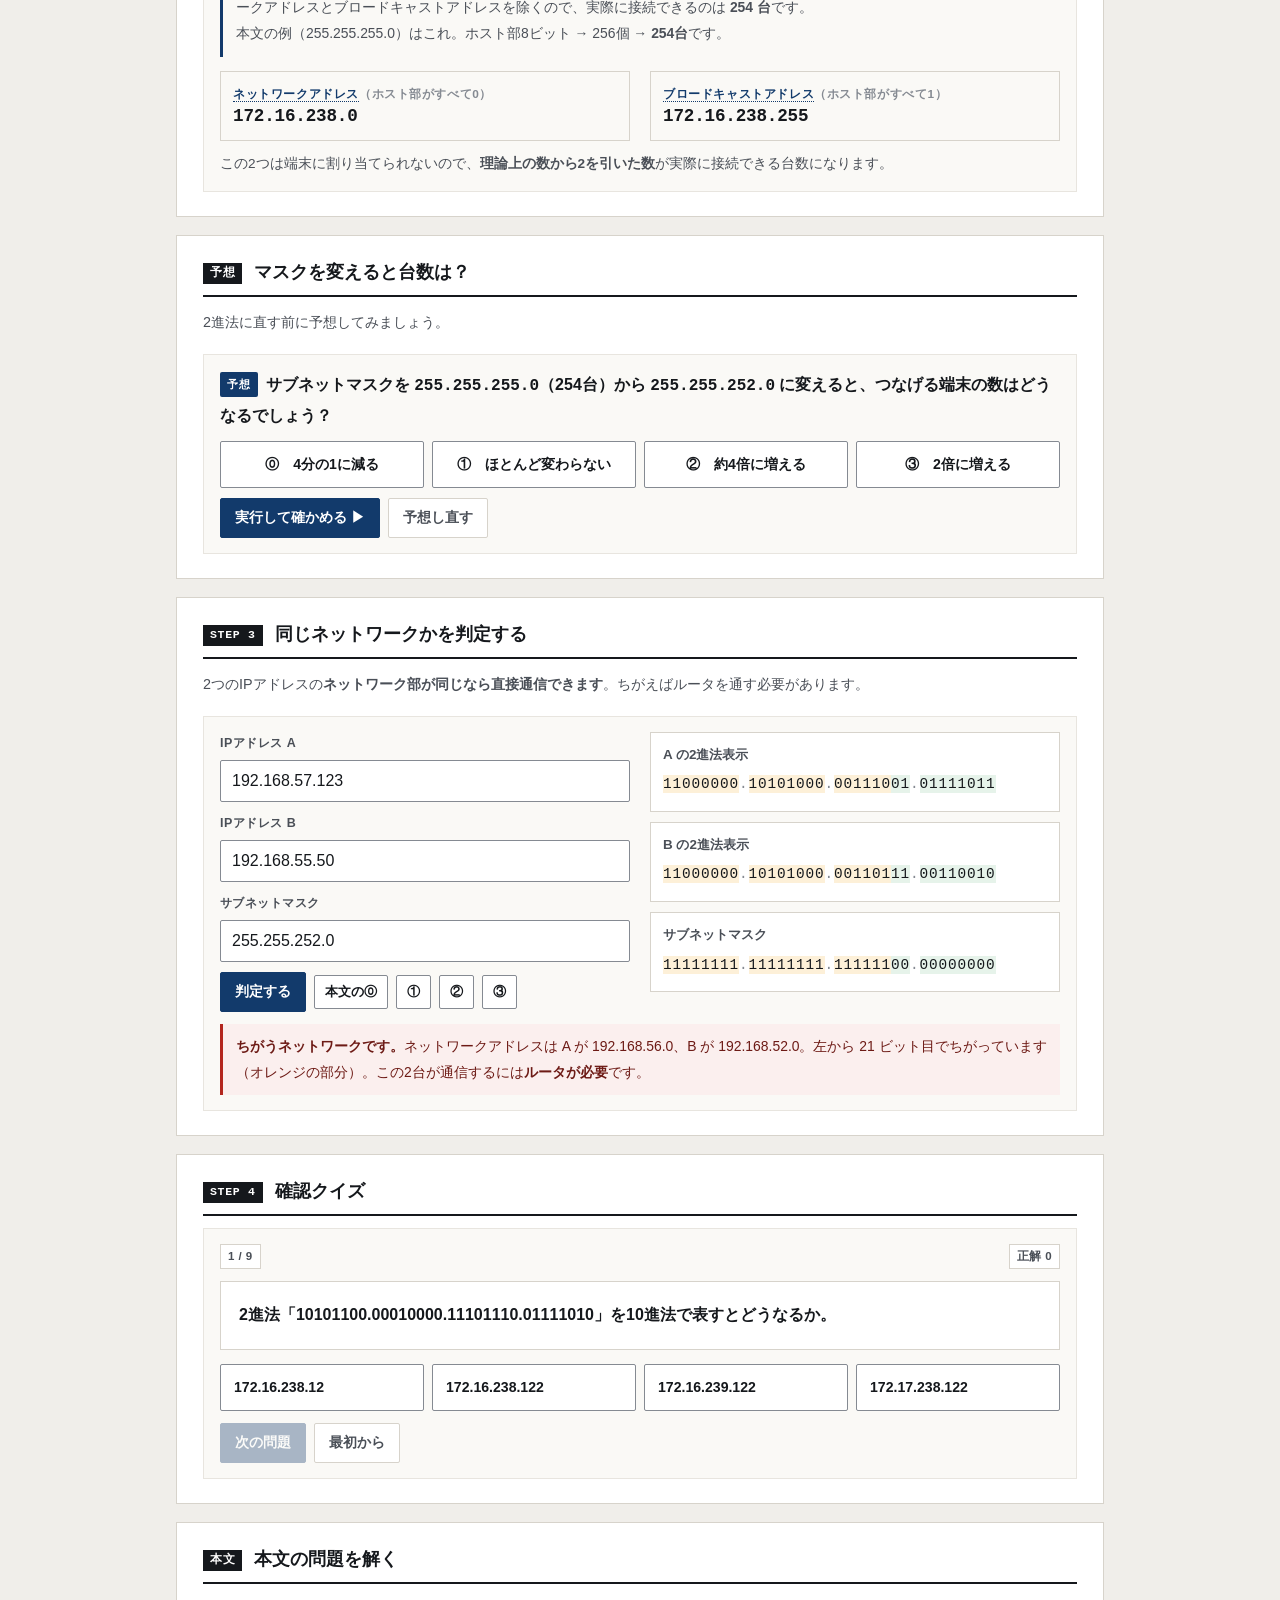
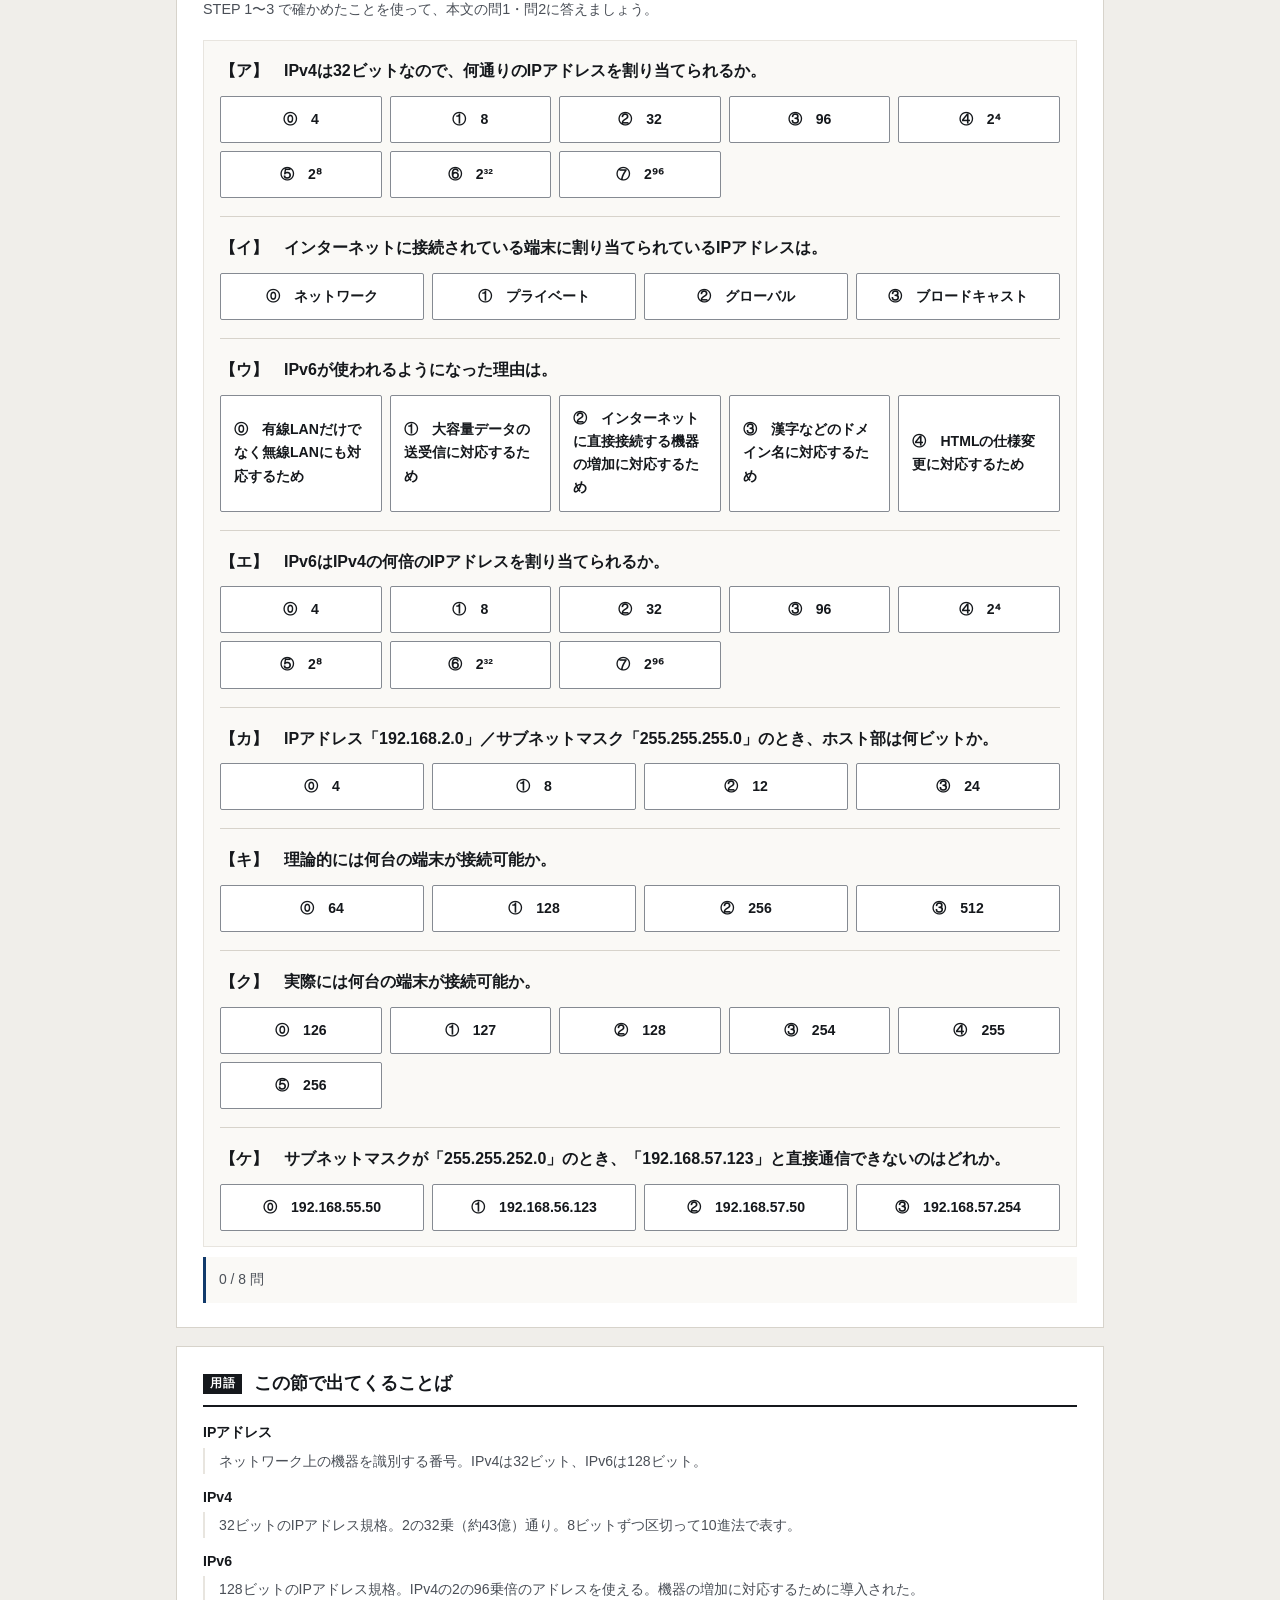
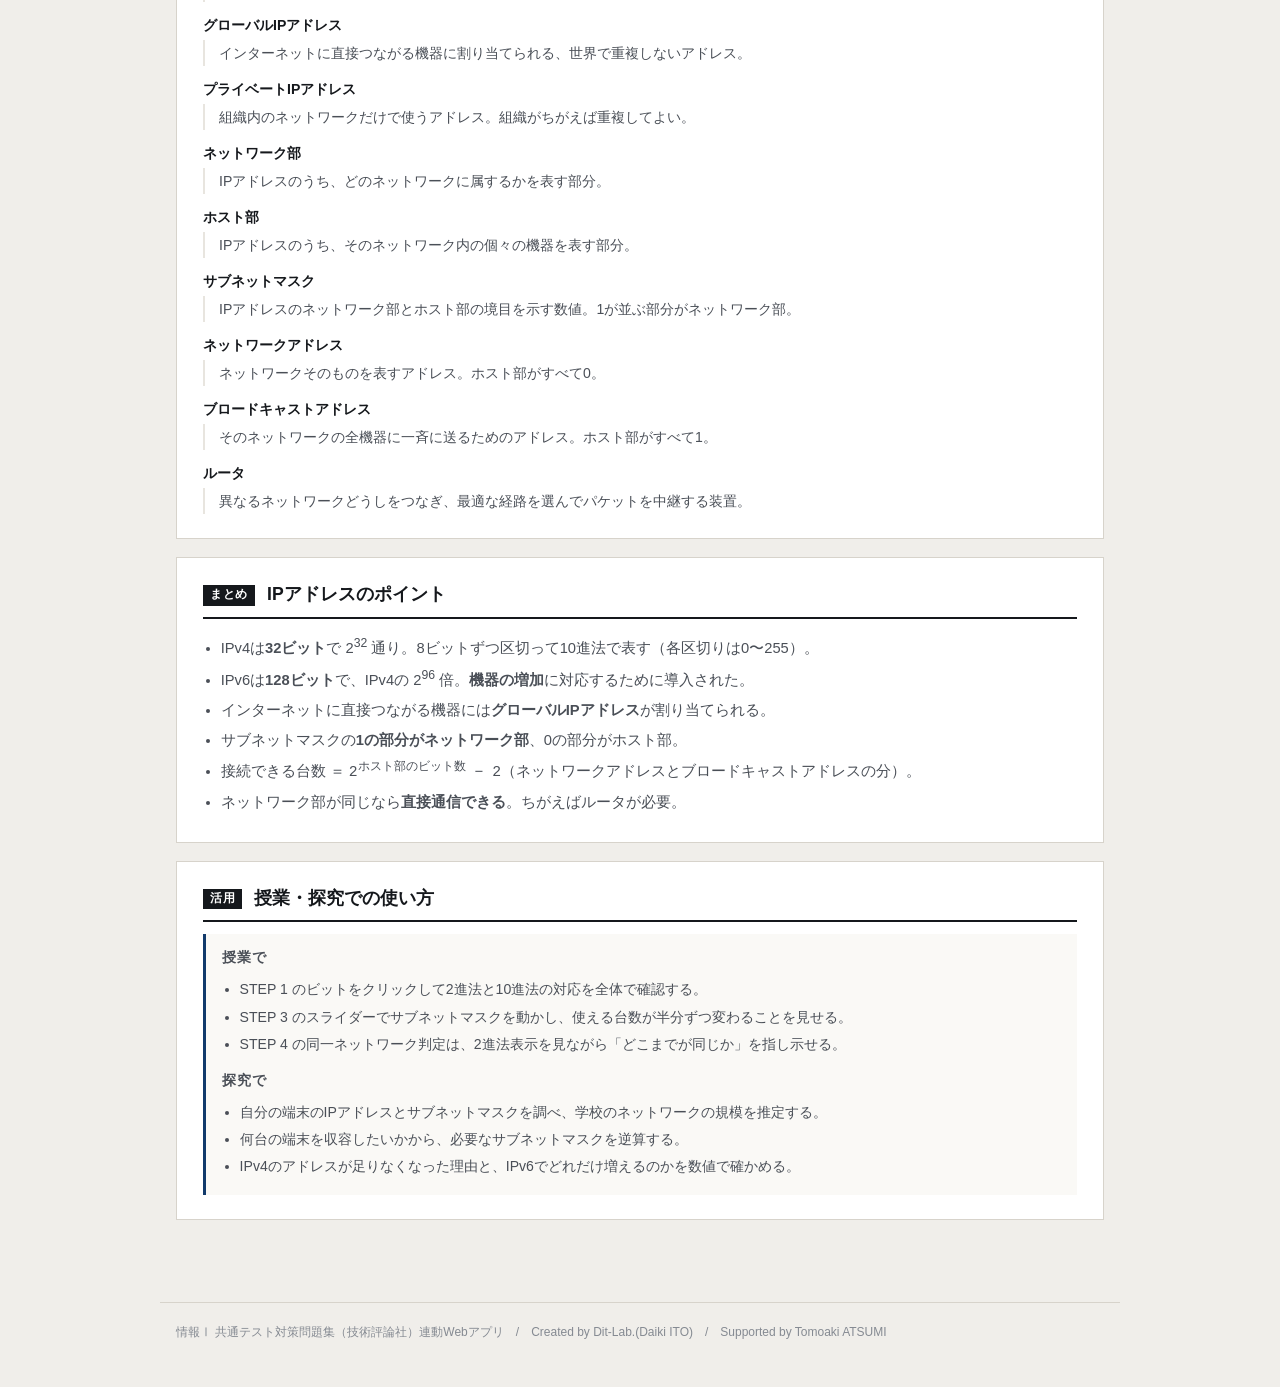
==== commit 62efc7c3: "feat: ゲージ・バーをなめらかに動かす（値の変化が目で追えるように）" ====
--- a/index.html
+++ b/index.html
@@ -6,8 +6,8 @@
 <title>IPアドレス｜情報Ⅰ共通テスト対策問題集</title>
 <meta name="description" content="IPアドレスは32個のスイッチの並びです。ビットを直接さわりながら、ネットワーク部とホスト部の境目を見つけましょう。">
 <link rel="icon" href="data:image/svg+xml,%3Csvg xmlns=%22http://www.w3.org/2000/svg%22 viewBox=%220 0 32 32%22%3E%3Crect width=%2232%22 height=%2232%22 fill=%22%2315181c%22/%3E%3Ctext x=%2216%22 y=%2222%22 font-size=%2218%22 font-family=%22monospace%22 fill=%22%23fff%22 text-anchor=%22middle%22%3E01%3C/text%3E%3C/svg%3E">
-<link rel="stylesheet" href="css/style.css?v=bdbb3cb0">
-<link rel="stylesheet" href="css/app.css?v=6a474ee1">
+<link rel="stylesheet" href="css/style.css?v=88681cd4">
+<link rel="stylesheet" href="css/app.css?v=325f4260">
 </head>
 <body>
 
@@ -186,6 +186,6 @@
 <script src="js/terms.js?v=92038844"></script>
 <script src="js/predict.js?v=1b9c8bf0"></script>
 <script src="js/quiz.js?v=13402362"></script>
-<script src="js/app.js?v=1ffb3682"></script>
+<script src="js/app.js?v=a1d8a9ae"></script>
 </body>
 </html>
--- a/css/style.css
+++ b/css/style.css
@@ -0,0 +1,304 @@
+/* =========================================================
+   情報Ⅰ 共通テスト対策問題集 — Web アプリ共通スタイル
+   紙面（参考書）に寄せた設計。装飾色は使わず、色は意味を持つときだけ。
+   ========================================================= */
+
+:root{
+  --paper:#ffffff;
+  --paper-2:#faf9f6;      /* うすい紙 */
+  --bg:#f0eeea;           /* 台紙 */
+  --ink:#15181c;
+  --ink-2:#4a4f57;
+  --ink-3:#858a92;
+  --rule:#d7d3cb;
+  /* 旧名のまま書かれているアプリ用の別名（未定義だと枠線や文字色が消えるため） */
+  --line: var(--rule);
+  --muted: var(--ink-2);
+  --sans: var(--font);         /* 罫線 */
+  --rule-2:#e8e5df;
+  --accent:#123a6b;       /* 濃紺。主要操作と現在地だけに使う */
+  --accent-w:#e9eef6;
+  --zero:#c0392b;         /* 左＝0 */
+  --one:#1d4ed8;          /* 右＝1 */
+  --ok:#1f7a3d;   --ok-bg:#eef6f0;
+  --ng:#b3261e;   --ng-bg:#fbefee;
+  --warn:#8a5a00; --warn-bg:#fbf5e8;
+  --font:"Hiragino Kaku Gothic ProN","Hiragino Sans","Yu Gothic Medium","Yu Gothic",
+         "Noto Sans JP",Meiryo,-apple-system,BlinkMacSystemFont,sans-serif;
+  --mono:"SFMono-Regular",Menlo,Consolas,"Courier New",monospace;
+}
+
+*{box-sizing:border-box}
+[hidden]{display:none !important}
+html{-webkit-text-size-adjust:100%}
+body{
+  margin:0; background:var(--bg); color:var(--ink);
+  font-family:var(--font); font-size:16px; line-height:1.85;
+  font-feature-settings:"palt" 1;
+}
+h1,h2,h3,h4{line-height:1.45; margin:0; font-weight:700}
+p{margin:0 0 .75em} p:last-child{margin-bottom:0}
+a{color:var(--accent)}
+
+/* ---------- 標題 ---------- */
+.app-header{background:var(--paper); border-bottom:3px solid var(--ink); padding:26px 20px 20px}
+.app-header .inner{max-width:960px; margin:0 auto}
+.app-header .eyebrow{
+  font-size:.75rem; font-weight:700; color:var(--ink-2); letter-spacing:.18em;
+  display:block; margin-bottom:7px;
+}
+.app-header h1{font-size:1.5rem; letter-spacing:.01em}
+.app-header .lead{font-size:.92rem; color:var(--ink-2); margin-top:9px; max-width:60ch}
+.app-header .credit{
+  font-size:.72rem; color:var(--ink-3); margin-top:14px;
+  padding-top:9px; border-top:1px solid var(--rule-2);
+}
+
+/* ---------- 版面 ---------- */
+.wrap{max-width:960px; margin:0 auto; padding:24px 16px 64px}
+.step{background:var(--paper); border:1px solid var(--rule); padding:24px 26px; margin-bottom:18px}
+.step > h2{
+  display:flex; align-items:baseline; gap:12px; font-size:1.1rem;
+  padding-bottom:9px; border-bottom:2px solid var(--ink); margin-bottom:12px;
+}
+.step > h2 .no{
+  flex:none; font-family:var(--mono); font-size:.72rem; font-weight:700;
+  background:var(--ink); color:var(--paper); padding:2px 7px; letter-spacing:.06em;
+  position:relative; top:-2px;
+}
+.step > .desc{color:var(--ink-2); font-size:.9rem; margin-bottom:18px}
+.step[hidden]{display:none}
+
+.grid{display:grid; gap:20px}
+.grid > *{min-width:0}          /* 子の中身で列が広がるのを防ぐ */
+@media(min-width:800px){ .grid.c2{grid-template-columns:1fr 1fr} }
+@media(min-width:800px){ .grid.c21{grid-template-columns:1.45fr 1fr} }
+
+.panel{border:1px solid var(--rule-2); background:var(--paper-2); padding:15px 16px; min-width:0}
+.panel > h3{
+  font-size:.8rem; font-weight:700; color:var(--ink-2); letter-spacing:.08em;
+  margin-bottom:12px; padding-bottom:6px; border-bottom:1px solid var(--rule);
+}
+
+/* ---------- 部品 ---------- */
+.btn{
+  appearance:none; border:1px solid var(--ink-3); background:var(--paper); color:var(--ink);
+  font-family:inherit; font-size:.88rem; font-weight:700; padding:8px 14px;
+  border-radius:2px; cursor:pointer; min-height:40px; line-height:1.4;
+  transition:background .12s, border-color .12s, color .12s;
+}
+.btn:hover:not(:disabled){background:var(--accent-w); border-color:var(--accent); color:var(--accent)}
+.btn:disabled{opacity:.35; cursor:not-allowed}
+.btn.primary{background:var(--accent); color:var(--paper); border-color:var(--accent)}
+.btn.primary:hover:not(:disabled){background:#0d2c53; color:var(--paper)}
+.btn.ghost{border-color:var(--rule); color:var(--ink-2)}
+.btn.sm{font-size:.8rem; padding:5px 10px; min-height:34px}
+.btn-row{display:flex; flex-wrap:wrap; gap:8px; align-items:center}
+
+/* タブ（見出し下線式） */
+.seg{display:flex; gap:0; border-bottom:1px solid var(--rule)}
+.seg button{
+  appearance:none; border:0; background:transparent; font-family:inherit; font-size:.88rem;
+  font-weight:700; color:var(--ink-3); padding:9px 4px; margin-right:26px; cursor:pointer;
+  border-bottom:3px solid transparent; margin-bottom:-1px; min-height:40px;
+}
+.seg button:hover{color:var(--ink-2)}
+.seg button[aria-pressed="true"]{color:var(--ink); border-bottom-color:var(--accent)}
+
+label.fld{display:block; font-size:.78rem; font-weight:700; color:var(--ink-2); margin-bottom:5px; letter-spacing:.04em}
+input[type=text], textarea, input[type=number]{
+  width:100%; font-family:inherit; font-size:1rem; color:var(--ink);
+  border:1px solid var(--ink-3); border-radius:2px; padding:9px 11px;
+  background:var(--paper); min-height:42px;
+}
+input:focus, textarea:focus{outline:2px solid var(--accent); outline-offset:-1px; border-color:var(--accent)}
+.btn:focus-visible, .seg button:focus-visible, .node-card:focus-visible{outline:2px solid var(--accent); outline-offset:2px}
+textarea{resize:vertical; line-height:1.7}
+.mono{font-family:var(--mono)}
+
+table.tbl{width:100%; border-collapse:collapse; font-size:.89rem}
+table.tbl th, table.tbl td{border-bottom:1px solid var(--rule-2); padding:7px 10px; text-align:right}
+table.tbl th:first-child, table.tbl td:first-child{text-align:left}
+table.tbl thead th{border-bottom:1.5px solid var(--ink); font-size:.76rem; color:var(--ink-2); font-weight:700; white-space:nowrap}
+.tbl-scroll{overflow-x:auto; -webkit-overflow-scrolling:touch; max-width:100%}
+
+.note{padding:10px 13px; font-size:.87rem; border-left:3px solid var(--ink-3); background:var(--paper-2); overflow-wrap:break-word; word-break:break-word}
+.note.ok{background:var(--ok-bg); border-left-color:var(--ok); color:#123f22}
+.note.ng{background:var(--ng-bg); border-left-color:var(--ng); color:#6d1a15}
+.note.info{background:var(--paper-2); border-left-color:var(--accent); color:var(--ink-2)}
+.note.warn{background:var(--warn-bg); border-left-color:var(--warn); color:#5c3d00}
+.note[hidden]{display:none}
+
+.badge{
+  display:inline-block; font-size:.72rem; font-weight:700; padding:1px 7px;
+  border:1px solid var(--rule); color:var(--ink-2); background:var(--paper); letter-spacing:.04em;
+}
+
+/* 数値は罫線で仕切るだけ。カードにしない */
+.metrics{display:flex; flex-wrap:wrap; gap:0; border-top:1px solid var(--rule)}
+.metric{flex:1 1 130px; padding:11px 14px 11px 0; border-right:1px solid var(--rule-2)}
+.metric:last-child{border-right:0}
+.metric .k{font-size:.74rem; color:var(--ink-3); font-weight:700; letter-spacing:.05em}
+.metric .v{font-size:1.6rem; font-weight:700; line-height:1.3; font-family:var(--mono); letter-spacing:-.01em}
+.metric .s{font-size:.76rem; color:var(--ink-2)}
+
+.bit0{color:var(--zero); font-weight:700}
+.bit1{color:var(--one); font-weight:700}
+
+.app-footer{
+  max-width:960px; margin:0 auto; padding:18px 16px 44px; color:var(--ink-3);
+  font-size:.75rem; border-top:1px solid var(--rule);
+}
+.sr-only{position:absolute;width:1px;height:1px;overflow:hidden;clip:rect(0 0 0 0);white-space:nowrap}
+
+@media(max-width:640px){
+  body{font-size:15px}
+  .app-header{padding:20px 16px 16px}
+  .app-header h1{font-size:1.16rem}
+  .wrap{padding:16px 12px 52px}
+  .step{padding:18px 15px}
+  .seg button{margin-right:18px; font-size:.84rem}
+  .metric{flex-basis:50%; border-right:0}
+}
+@media (prefers-reduced-motion:reduce){ *{animation:none!important; transition:none!important} }
+
+/* ---------- 自分のデータ・共有・印刷 ---------- */
+.toolbar{display:flex; flex-wrap:wrap; gap:8px; align-items:center; margin-top:12px;
+  padding-top:12px; border-top:1px solid var(--rule-2)}
+.toolbar .hint{font-size:.78rem; color:var(--ink-3)}
+.paste-area{width:100%; min-height:110px; font-family:var(--mono); font-size:.86rem}
+.use-note{background:var(--paper-2); border-left:3px solid var(--accent); padding:14px 16px; font-size:.88rem}
+.use-note h3{font-size:.86rem; letter-spacing:.06em; margin-bottom:8px; color:var(--ink-2)}
+.use-note ol, .use-note ul{margin:0; padding-left:1.25em; line-height:1.95; color:var(--ink-2)}
+
+@media print{
+  body{background:#fff}
+  .app-header{border-bottom:2px solid #000}
+  .step{border:1px solid #bbb; break-inside:avoid; page-break-inside:avoid; margin-bottom:12px}
+  .btn, .seg, .toolbar, input[type=range]{display:none !important}
+  .note{border-left-width:2px}
+  a[href]:after{content:""}
+}
+
+/* ---------- 入力グリッド ---------- */
+.dg-scroll{overflow:auto; -webkit-overflow-scrolling:touch; border:1px solid var(--rule); background:var(--paper); max-height:420px}
+table.dg{border-collapse:collapse; font-family:var(--mono); font-size:.9rem; min-width:100%}
+table.dg th, table.dg td{border:1px solid var(--rule-2); padding:0}
+table.dg thead th{background:var(--paper-2); position:sticky; top:0; z-index:2}
+table.dg .dg-n{background:var(--paper-2); color:var(--ink-3); font-size:.76rem; font-weight:400;
+  text-align:center; min-width:34px; padding:0 4px; position:sticky; left:0; z-index:1}
+table.dg .dg-corner{background:var(--paper-2); min-width:34px; position:sticky; left:0; z-index:3}
+table.dg .dg-act{background:var(--paper-2); width:34px}
+.dg-h, .dg-c{width:100%; min-width:96px; border:0; background:transparent; font-family:inherit;
+  font-size:.9rem; padding:8px 9px; color:var(--ink); min-height:38px}
+.dg-h{font-weight:700; font-family:var(--font); font-size:.82rem; color:var(--ink-2)}
+.dg-c.num{text-align:right}
+.dg-c:focus, .dg-h:focus{outline:2px solid var(--accent); outline-offset:-2px; background:var(--accent-w)}
+.dg-del{border:0; background:transparent; color:var(--ink-3); cursor:pointer; width:32px; height:34px; font-size:1rem}
+.dg-del:hover{color:var(--ng)}
+.dg-tools{display:flex; flex-wrap:wrap; gap:8px; align-items:center; margin-top:10px}
+.dg-hint{font-size:.76rem; color:var(--ink-3)}
+
+/* ---------- ファイル読み込み ---------- */
+.filebox{display:flex; flex-wrap:wrap; gap:10px; align-items:center; padding:12px;
+  border:1px dashed var(--rule); background:var(--paper-2)}
+.filebox input[type=file]{font-size:.85rem; font-family:inherit; max-width:100%}
+.filebox .sel{max-width:220px}
+.filelabel{display:inline-flex; align-items:center; gap:6px; font-size:.85rem; font-weight:700;
+  border:1px solid var(--ink-3); background:var(--paper); padding:8px 14px; border-radius:2px; cursor:pointer; min-height:40px}
+.filelabel:hover{border-color:var(--accent); color:var(--accent); background:var(--accent-w)}
+.filelabel input{display:none}
+
+/* ---------- 用語解説 ---------- */
+.term{position:relative; border-bottom:1.5px dotted var(--accent); cursor:help; color:var(--accent); font-weight:700}
+.term .term-pop{display:none; position:absolute; left:0; top:1.7em; z-index:50; width:min(300px,78vw);
+  background:var(--paper); border:1px solid var(--ink-3); box-shadow:0 6px 20px rgba(0,0,0,.14);
+  padding:10px 12px; font-size:.82rem; font-weight:400; color:var(--ink-2); line-height:1.75;
+  border-left:3px solid var(--accent); cursor:auto; text-align:left}
+.term .term-pop b{display:block; color:var(--ink); font-size:.86rem; margin-bottom:3px}
+.term.open .term-pop{display:block}
+dl.gloss{margin:0; font-size:.88rem}
+dl.gloss dt{font-weight:700; color:var(--ink); margin-top:10px}
+dl.gloss dt:first-child{margin-top:0}
+dl.gloss dd{margin:2px 0 0; color:var(--ink-2); line-height:1.85; padding-left:1em; border-left:2px solid var(--rule-2)}
+@media print{ .term{border-bottom:0; color:inherit} .term .term-pop{display:none !important} }
+
+/* ---------- スマホ・タブレット ---------- */
+@media (max-width:1024px){
+  /* iOS で入力時に画面が勝手に拡大するのを防ぐ（16px 未満だとズームする） */
+  input[type=text], input[type=number], textarea, select, .dg-c, .dg-h{ font-size:16px }
+  .dg-c, .dg-h{ min-width:110px }
+}
+@media (max-width:820px){
+  .grid.c2,.grid.c21{grid-template-columns:1fr}
+  .dg-scroll{max-height:340px}
+  .filebox{flex-direction:column; align-items:stretch}
+  .filebox .sel{max-width:100%}
+  .term .term-pop{left:auto; right:0; width:min(280px,86vw)}
+}
+@media (max-width:480px){
+  .step > h2{font-size:1rem; flex-wrap:wrap}
+  .metrics{gap:0}
+  .metric{flex-basis:50%; padding-right:10px}
+  .metric .v{font-size:1.3rem}
+  .btn{padding:8px 12px}
+  .dg-tools{gap:6px}
+  .dg-hint{width:100%}
+}
+/* タッチ操作でのスクロールを滑らかに */
+.tbl-scroll, .dg-scroll, .tree-box{ -webkit-overflow-scrolling:touch; overscroll-behavior-x:contain }
+
+/* 幅指定つきの入力欄がスマートフォンではみ出さないようにする */
+input[type=text], input[type=number], input[type=search], textarea, select{ max-width:100% }
+.btn-row > label{ min-width:0; max-width:100% }
+.btn-row > label input, .btn-row > label select{ max-width:100% }
+
+/* 共通：○×判定・並べかえ（quiz.js 用） */
+.abcde{border:1px solid var(--rule); border-radius:3px; overflow:hidden}
+.abcde > div{border-top:1px solid var(--rule); padding:10px 12px}
+.abcde > div:first-child{border-top:0}
+.abcde .st{display:flex; gap:10px; align-items:flex-start; flex-wrap:wrap}
+.abcde .st .k{font-weight:700; font-family:var(--mono); min-width:1.4em}
+.abcde .st .t{flex:1; min-width:12em}
+.abcde .jb{display:flex; gap:6px}
+.abcde .jb .btn{min-width:3.4em; padding:6px 10px; text-align:center}
+.prep{display:grid; grid-template-columns:repeat(auto-fit,minmax(150px,1fr)); gap:10px; margin-top:10px}
+.prep .slot{border:1px dashed var(--ink-3); border-radius:3px; padding:10px; min-height:92px; background:var(--paper)}
+.prep .slot.filled{border-style:solid}
+.prep .slot .tag{font:700 .74rem/1.4 var(--mono); color:var(--accent); display:block; margin-bottom:6px}
+.prep .slot .txt{font-size:.86rem; line-height:1.7}
+.cards{display:flex; flex-wrap:wrap; gap:8px; margin-top:10px}
+.cards .c{border:1px solid var(--ink-3); border-radius:3px; padding:9px 12px; background:var(--paper);
+  cursor:pointer; font-size:.88rem; max-width:100%; text-align:left; font-family:inherit; color:var(--ink)}
+.cards .c:hover{background:var(--warn-bg)}
+.cards .c.used{opacity:.35; pointer-events:none}
+
+/* --- 予想してから実行 --- */
+.pmark{display:inline-block; background:var(--accent); color:#fff; font-size:.7rem; font-weight:700;
+  letter-spacing:.08em; padding:2px 7px; border-radius:2px; margin-right:8px; vertical-align:2px}
+input.pin{font-size:1.05rem; padding:7px 10px; border:1px solid var(--rule); border-radius:3px;
+  width:9em; max-width:100%; background:#fff}
+.btn-row .unit{color:var(--muted); font-size:.9rem}
+.choice4 .btn.on{border-color:var(--accent); box-shadow:inset 0 0 0 1px var(--accent); font-weight:700}
+/* 設問文の見出し（flex ではなく通常の段落。.qhead は左右振り分け用なので用途が別） */
+.pq{margin:0 0 10px; font-weight:700; line-height:1.85}
+
+/* --- 自分のテーマでやってみる（ワークシート） --- */
+.wsheet{display:grid; gap:14px}
+@media(min-width:760px){ .wsheet{grid-template-columns:1fr 1fr} }
+.wsf{display:block}
+.wsf .wsl{display:block; font-weight:700; font-size:.9rem; margin-bottom:3px}
+.wsf .wsh{display:block; font-size:.78rem; color:var(--muted); margin-bottom:5px; line-height:1.6}
+.wsf textarea{width:100%; max-width:100%; font:inherit; font-size:.92rem; line-height:1.75;
+  padding:8px 10px; border:1px solid var(--rule); border-radius:3px; background:#fff; resize:vertical}
+.wsf textarea:focus{outline:2px solid var(--accent); outline-offset:-2px}
+.wsout{margin-top:14px; border:1px solid var(--ink-3); border-radius:3px; background:#fff; padding:16px 18px}
+.wsout h4{margin:0 0 10px; font-size:1rem}
+.wsout dl{margin:0}
+.wsout dt{font-weight:700; font-size:.84rem; color:var(--accent); margin-top:10px}
+.wsout dd{margin:2px 0 0; font-size:.92rem; line-height:1.85; white-space:pre-wrap}
+.wsout .wsmsg{margin:10px 0 0; font-size:.86rem; color:var(--muted)}
+@media print{
+  .app-header, .btn-row, .step:not(.wsprint){ display:none !important }
+  .wsout{border:none; padding:0}
+}
--- a/css/app.css
+++ b/css/app.css
@@ -40,3 +40,6 @@
 .binrow .hp{background:#e6f3ea; padding:1px 0}
 .cmp-ip{border:1px solid var(--rule); background:var(--paper); padding:12px; margin-bottom:10px}
 .cmp-ip h4{font-size:.84rem; margin-bottom:6px; color:var(--ink-2)}
+
+/* サブネットマスクのバーをなめらかに */
+.maskbar .net,.maskbar .host{transition:width .45s cubic-bezier(.45,.05,.35,1)}
